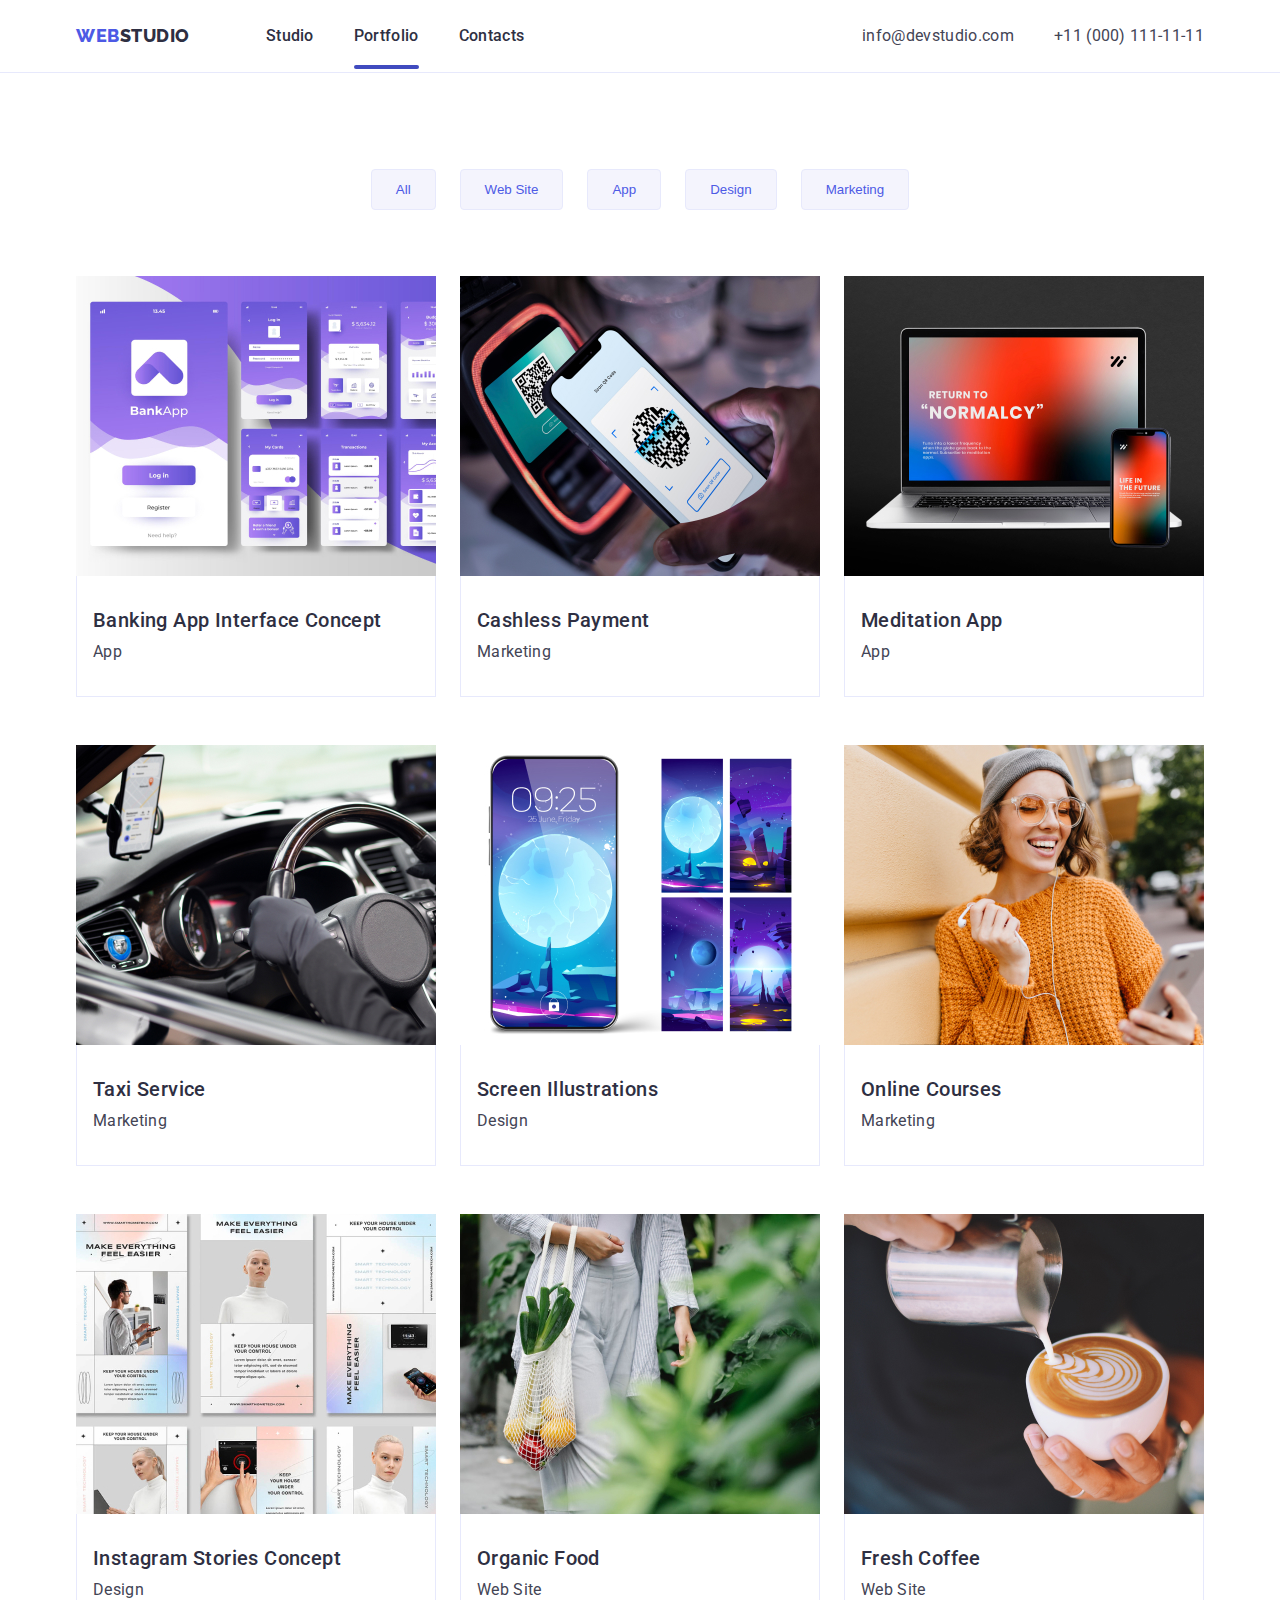
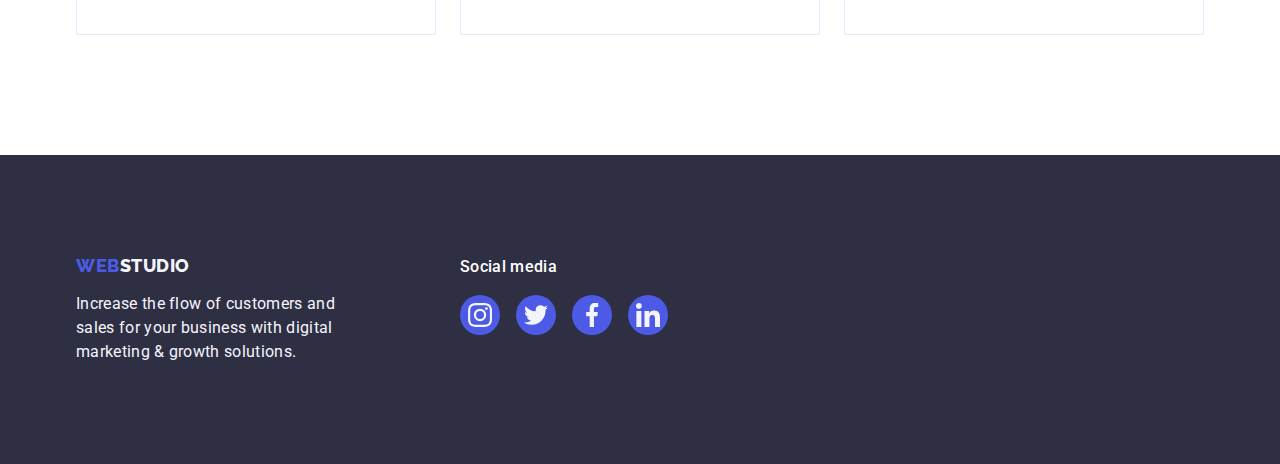
==== portfolio.html @ fd7ba666 "fix" ====
<!-- @format -->

<!DOCTYPE html>
<html lang="en">
  <head>
    <meta charset="UTF-8" />
    <meta http-equiv="X-UA-Compatible" content="IE=edge" />
    <meta name="viewport" content="width=device-width, initial-scale=1.0" />
    <title>portfolio</title>
    <link rel="preconnect" href="https://fonts.googleapis.com" />
    <link rel="preconnect" href="https://fonts.gstatic.com" crossorigin />
    <link
      href="https://fonts.googleapis.com/css2?family=Montserrat:wght@400;500;700;800&family=Raleway:wght@800&family=Roboto:wght@400;500&display=swap"
      rel="stylesheet"
    />
    <link
      rel="stylesheet"
      href="https://cdnjs.cloudflare.com/ajax/libs/modern-normalize/1.1.0/modern-normalize.min.css"
      integrity="sha512-wpPYUAdjBVSE4KJnH1VR1HeZfpl1ub8YT/NKx4PuQ5NmX2tKuGu6U/JRp5y+Y8XG2tV+wKQpNHVUX03MfMFn9Q=="
      crossorigin="anonymous"
      referrerpolicy="no-referrer"
    />
    <link rel="stylesheet" href="css/styles.css" />
  </head>
  <body>
    <!-- header portfolio   -->

    <header class="header">
      <div class="conteiner header_container">
        <nav class="header-nav">
          <a href="./index.html" class="header-logo link"
            >Web<span class="logo-item">Studio</span></a
          >
          <ul class="header-list list">
            <li class="header-item">
              <a class="header-link link" href="./index.html">Studio </a>
            </li>
            <li class="header-item">
              <a class="header-link link current" href="./portfolio.html">Portfolio</a>
            </li>
            <li class="header-item">
              <a class="header-link link" href="">Contacts</a>
            </li>
          </ul>
        </nav>
        <address class="header-address">
          <ul class="header-list list">
            <li class="header-item">
              <a class="header-info link" href="mailto:info@devstudio.com"
                >info@devstudio.com</a
              >
            </li>
            <li class="header-item">
              <a class="header-info link" href="tel:+110001111111"
                >+11 (000) 111-11-11</a
              >
            </li>
          </ul>
        </address>
      </div>
    </header>
    <main>
      <!-- soction button -->
      <section class="button">
        <div class="conteiner">
          <h1 hidden class="hidden_nav">navigation</h1>
          <ul class="button_list list">
            <li><button type="button" class="btn">All</button></li>
            <li><button type="button" class="btn">Web Site</button></li>
            <li><button type="button" class="btn">App</button></li>
            <li><button type="button" class="btn">Design</button></li>
            <li><button type="button" class="btn">Marketing</button></li>
          </ul>

                 <!-- ====== li 1 ====== -->
          <ul class="content-list list">
            <li class="products-item">
              <a href="#" class="project_card link">
                <div class="cover_wrap">
                  <img
                    src="./images/img8.jpg"
                    alt="Banking App Interface Concept"
                    width="360"
                    height="300"
                  />
                <p class="cover_text">14 Stylish and User-Friendly App Design Concepts · Task Manager App · Calorie Tracker App · Exotic Fruit Ecommerce App · Cloud Storage App</p>
              </div>
                <div class="name_position">
                  <h2 class="products-subtitle">Banking App Interface Concept</h2>
                 <p class="products-text">App</p>
                </div>
              </a>
            </li>

                      <!-- ====== li 2 ====== -->
            <li class="products-item">
              <a href="#" class="project_card link">
                <div class="cover_wrap">
                <img
                  src="./images/img9.jpg"
                  alt="Cashless Payment"
                  width="360"
                  height="300"
                />
                <p class="cover_text">14 Stylish and User-Friendly App Design Concepts · Task Manager App · Calorie Tracker App · Exotic Fruit Ecommerce App · Cloud Storage App</p>
              </div>
                <div class="name_position">
                <h2 class="products-subtitle">Cashless Payment</h2>
                <p class="products-text">Marketing</p>
                </div>
              </a>
            </li>

                <!-- ====== li 3 ====== -->
            <li class="products-item">
              <a href="#" class="project_card link">
                <div class="cover_wrap">
                <img
                  src="./images/img10.jpg"
                  alt=" Meditation App"
                  width="360"
                  height="300"
                />
                <p class="cover_text">14 Stylish and User-Friendly App Design Concepts · Task Manager App · Calorie Tracker App · Exotic Fruit Ecommerce App · Cloud Storage App</p>
              </div>
                <div class="name_position">
                <h2 class="products-subtitle">Meditation App</h2>
                <p class="products-text">App</p>
                </div>
              </a>
            </li>

           <!-- ====== li 4 ====== -->
            <li class="products-item">
              <a href="#" class=" project_card link">
                <div class="cover_wrap">
                <img
                  src="./images/img11.jpg"
                  alt="Taxi Service"
                  width="360"
                  height="300"
                />
                <p class="cover_text">14 Stylish and User-Friendly App Design Concepts · Task Manager App · Calorie Tracker App · Exotic Fruit Ecommerce App · Cloud Storage App</p>
              </div>
                <div class="name_position">
                <h2 class="products-subtitle">Taxi Service</h2>
                <p class="products-text">Marketing</p>
                </div>
              </a>
            </li>
                  <!-- ====== li 5 ====== -->
            <li class="products-item">
              <a href="#" class="project_card link">
                <div class="cover_wrap">
                <img
                  src="./images/img12.jpg"
                  alt="Screen Illustrations"
                  width="360"
                  height="300"
                />
                <p class="cover_text">14 Stylish and User-Friendly App Design Concepts · Task Manager App · Calorie Tracker App · Exotic Fruit Ecommerce App · Cloud Storage App</p>
              </div>
                <div class="name_position">
                <h2 class="products-subtitle">Screen Illustrations</h2>
                <p class="products-text">Design</p>
                </div>
              </a>
            </li>
                   <!-- ====== li 6 ====== -->
            <li class="products-item">
              <a href="#" class="project_card link">
                <div class="cover_wrap">
                <img
                  src="./images/img13.jpg"
                  alt="Online Courses"
                  width="360"
                  height="300"
                />
                <p class="cover_text">14 Stylish and User-Friendly App Design Concepts · Task Manager App · Calorie Tracker App · Exotic Fruit Ecommerce App · Cloud Storage App</p>
              </div>
                <div class="name_position">
                <h2 class="products-subtitle">Online Courses</h2>
                <p class="products-text">Marketing</p>
                </div>
              </a>
            </li>
          
                    <!-- ====== li 7  ====== -->
            <li class="products-item">
              <a href="#" class="project_card link">
                <div class="cover_wrap">
                <img
                  src="./images/img14.jpg"
                  alt="Banking App Interface Concept"
                  width="360"
                  height="300"
                />
                <p class="cover_text">14 Stylish and User-Friendly App Design Concepts · Task Manager App · Calorie Tracker App · Exotic Fruit Ecommerce App · Cloud Storage App</p>
              </div>
                <div class="name_position">
                <h2 class="products-subtitle">Instagram Stories Concept</h2>
                <p class="products-text">Design</p>
                </div>
              </a>
            </li>

                   <!-- ====== li 8 ====== -->
            <li class="products-item">
              <a href="#" class="project_card link">
                <div class="cover_wrap">
                <img
                  src="./images/img15.jpg"
                  alt="Instagram Stories Concept"
                  width="360"
                  height="300"
                />
                <p class="cover_text">14 Stylish and User-Friendly App Design Concepts · Task Manager App · Calorie Tracker App · Exotic Fruit Ecommerce App · Cloud Storage App</p>
              </div>
                <div class="name_position">
                <h2 class="products-subtitle">Organic Food</h2>
                <p class="products-text">Web Site</p>
                </div>
              </a>
            </li>

                    <!-- ====== li 9 ====== -->

            <li class="products-item">
              <a href="#" class="project_card link">
                <div class="cover_wrap">
                <img
                  src="./images/img16.jpg"
                  alt="Organic Food"
                  width="360"
                  height="300"
                />
                <p class="cover_text">14 Stylish and User-Friendly App Design Concepts · Task Manager App · Calorie Tracker App · Exotic Fruit Ecommerce App · Cloud Storage App</p>
              </div>
                <div class="name_position">
                <h2 class="products-subtitle">Fresh Coffee</h2>
                <p class="products-text">Web Site</p>
                </div>
              </a>
            </li>
          </ul>
        <div>
      </section>
    </main>

    <!-- footer portfolio -->

    <footer class="footer">
      <div class="conteiner">
        <div class="logo_social">
        <div class="footer_logo_text">
          <a class="footer-logo link" href="./index.html"
            >Web<span class="span_logo">Studio</span></a
          >
          <p class="footer-text">
            Increase the flow of customers and sales for your business with
            digital marketing & growth solutions.
          </p>
        </div>
        <div class="footer_media">
          <p class="footer_social_titel">Social media</p>
          <ul class="footer_social_network list">
            <li class="footer_social_item">
              <a class="footer_social_link link" href="">
                <svg class="footer_social_icon" width="24" height="24">
                  <use href="./images/icons.svg#icon-instagram2"></use>
                </svg>
              </a>
            </li>
            <li class="footer_social_item">
              <a class="footer_social_link link" href="">
                <svg class="social_icon" width="24" height="24">
                  <use href="./images/icons.svg#icon-twitter1"></use>
                </svg>
              </a>
            </li>
            <li class="footer_social_item">
              <a class="footer_social_link link" href="">
                <svg class="social_icon" width="24" height="24">
                  <use href="./images/icons.svg#icon-facebook1"></use>
                </svg>
              </a>
            </li>
            <li class="footer_social_item">
              <a class="footer_social_link link" href="">
                <svg class="social_icon" width="24" height="24">
                  <use href="./images/icons.svg#icon-linkedin1"></use>
                </svg>
              </a>
            </li>
          </ul>
          
        </div>
      </div>
      </div>
    </footer>
  </body>
</html>
---- css/styles.css ----
/** @format */
:root {
  --portfolio-btn-hover: 0px 3px 1px rgba(0, 0, 0, 0.1), 0px 2px 1px rgba(0, 0, 0, 0.08),
  0px 2px 2px rgba(0, 0, 0, 0.12);
  --project_card-focys:0px 1px 6px rgba(46, 47, 66, 0.08),
  0px 1px 1px rgba(46, 47, 66, 0.16), 0px 2px 1px rgba(46, 47, 66, 0.08);
  --backdrop: rgba(46, 47, 66, 0.4);
  --mobal-close:rgba(0, 0, 0, 0.1);
  --mobal-box-shadow:0px 1px 1px rgba(0, 0, 0, 0.14), 0px 1px 3px rgba(0, 0, 0, 0.12),
  0px 2px 1px rgba(0, 0, 0, 0.2);
  --mobal:#fcfcfc;
  --cower-wrap: #4d5ae5;
  --cower-wrap2: #f4f4fd;
  --hover-footer-social: #31d0aa;
  --hover-social: #404bbf;
  --customers_border: #8e8f99;
  --section2-icon: #f4f4fd;
  --social: #4d5ae5;
  --white: #ffffff;
  --border-width: #e7e9fc;
  --blue: #4d5ae5;
  --grey: #2e2f42;
  --hover_blue: #404bbf;
  --header-info: #434455;
  --aside-white: #f4f4fd;
  --dg-gredient: linear-gradient(rgba(46, 47, 66, 0.7), rgba(46, 47, 66, 0.7));
}
body {
  font-family: open sans, sans-serif;
  font-family: "Roboto", sans-serif;
  color: var(--header-info);
  background-color: var(--white);
  margin: 0;
}

*,
*::before,
*::after {
  box-sizing: border-box;
}

p,
h1,
h2,
h3,
h4,
h5,
h6 {
  margin: 0;
}
ul {
  margin: 0;
  padding-left: 0;
}
.list {
  list-style: none;
}
.link {
  text-decoration: none;
}
.no_scroll{
  overflow: hidden;
}
button {
  cursor: pointer;
}
address {
  font-style: normal;
}
img {
  display: block;
}

/* ========= header =======*/
.conteiner {
  width: 1158px;
  padding-left: 15px;
  padding-right: 15px;
  margin-left: auto;
  margin-right: auto;
}
.header_container {
  display: flex;
}

.header {
  background: var(--white);
  border-bottom: 1px solid var(--border-width);
}

.header-nav {
  display: flex;
  align-items: center;
}
.header-logo {
  font-family: "Raleway", sans-serif;
  font-weight: 800;
  font-size: 18px;
  line-height: 1.17;
  letter-spacing: 0.03em;
  text-transform: uppercase;
  color: var(--blue);
  padding-top: 24px;
  padding-bottom: 24px;
  margin-right: 76px;
}
.logo-item {
  color: var(--grey);
}
.header-list {
  display: flex;
  gap: 40px;
}
.header-item {
  padding-top: 24px;
  padding-bottom: 24px;
  margin: 0 auto;
}
.header-link {
  font-weight: 500;
  font-size: 16px;
  line-height: 1.5;
  letter-spacing: 0.02em;
  color: var(--grey);
}

.header-link:hover,
.header-link:focus {
  color: var(--hover_blue);
}

.header-address {
  font-style: normal;
  text-decoration: none;
  margin-left: auto;
}
.header-info:hover,
.header-info:focus {
  color: var(--hover_blue);
}

.header-info {
  font-size: 16px;
  line-height: 1.5;
  letter-spacing: 0.02em;
  color: var(--header-info);
}

.current{
  position: relative;
}
.current::after {
  content:'';
  position: absolute;
  left: 0;
  bottom: -24px;
  width: 100%;
  height: 4px;
  border-radius: 2px;
  background-color: var(--hover-social);


}

/* ======== section1 ======= */
.team_container {
}
.team {
  background: var(--grey);
  text-align: center;
  padding-top: 188px;
  padding-bottom: 188px;
  background-image: var(--dg-gredient), url(../images/people-office1.jpg);
  background-repeat: no-repeat;
  background-position: center;
  background-size: cover;
  margin-left: auto;
  margin-right: auto;
}
.team_title {
  font-size: 56px;
  line-height: 1.07;
  text-align: center;
  letter-spacing: 0.02em;
  color: var(--white);
  width: 496px;
  margin-left: auto;
  margin-right: auto;
  margin-top: auto;
  margin-bottom: 48px;
}
.team_button {
  flex-direction: row;
  align-items: flex-start;
  padding: 16px 32px;
  gap: 10px;
  background: var(--blue);
  box-shadow: 0px 4px 4px rgba(0, 0, 0, 0.15);
  border-radius: 4px;
  border: none;
  font-family: "Roboto";
  font-style: normal;
  font-weight: 500;
  font-size: 16px;
  line-height: 24px;
  color: var(--white);
}
.team_button:hover,
.team_button:focus {
  background-color: var(--hover_blue);
}

/* ======= section2 ======= */
.section_2 {
  padding-bottom: 120px;
  padding-top: 120px;
}
.section_title_2 {
}
.section_list {
  display: flex;
  gap: 24px;
}
.section_item {
  width: calc((100% - 72px) / 4);
}
.section_title {
  font-weight: 500;
  font-size: 20px;
  line-height: 1.2;
  letter-spacing: 0.02em;
  color: var(--grey);
  margin-bottom: 8px;
}
.section_text {
  font-weight: 400;
  font-size: 16px;
  line-height: 1.5;
  letter-spacing: 0.02em;
  color: var(--header-info);
  margin: 0;
}
.section2_icon {
  height: 112px;
  background: var(--section2-icon);
  border-radius: 4px;
  display: flex;
  align-items: center;
  justify-content: center;
  margin-bottom: 8px;
}
.svg_icon {
  align-items: center;
}

/*======== section3 ======= */
.section_3 {
  padding-bottom: 120px;
}
.section-title {
  font-weight: 700;
  font-size: 36px;
  line-height: 1.11;
  text-align: center;
  letter-spacing: 0.02em;
  text-transform: capitalize;
  color: var(--grey);
  margin-bottom: 72px;
}
.section-list {
  display: flex;
  gap: 24px;
  justify-content: space-between;
}

.section-item {
  border: 1px solid var(--color-accent-text);
}

.section-img {
}

/*======== section 4 =======*/

.aside {
  background: var(--aside-white);
  padding-top: 120px;
  padding-bottom: 120px;
}
.content-titel {
  font-weight: 700;
  font-size: 36px;
  line-height: 1.11;
  text-align: center;
  letter-spacing: 0.02em;
  text-transform: capitalize;
  color: var(--grey);
  margin-bottom: 72px;
}
.content-list {
  display: flex;
  gap: 24px;
  justify-content: space-between;
}

.content-item {
  width: calc((100% - 72px) / 4);
  background-color: var(--blue);
  background: var(--white);
  box-shadow: 0px 1px 6px rgba(46, 47, 66, 0.08),
    0px 1px 1px rgba(46, 47, 66, 0.16), 0px 2px 1px rgba(46, 47, 66, 0.08);
  border-radius: 0px 0px 4px 4px;
}
.content-foto {
}
.content-subtitle {
  font-family: "Roboto";
  font-style: normal;
  font-weight: 500;
  font-size: 20px;
  line-height: 1.2;
  text-align: center;
  letter-spacing: 0.02em;
  color: var(--grey);
  margin-bottom: 8px;
}
.content-text {
  font-weight: 400;
  font-size: 16px;
  line-height: 1.5;
  text-align: center;
  letter-spacing: 0.02em;
  color: var(--header-info);
  margin: 0px;
  margin-bottom: 8px;
}
.name-position {
  padding: 32px 0;
}
.social_network {
  display: flex;
  justify-content: center;
  gap: 24px;
}

.social_item {
  width: 40px;
  height: 40px;
}
.social_link {
  width: 100%;
  height: 100%;
  border-radius: 50%;
  background: var(--social);
  display: flex;
  align-items: center;
  justify-content: center;
}
.social_link:hover,
.social_link:focus {
  background: var(--hover-social);
}

/* =========Customers ============= */

.customers {
  padding-top: 120px;
  padding-bottom: 120px;
}
.conteiner {
}
.customers_titel {
  font-weight: 700;
  font-size: 36px;
  line-height: 40px;
  text-align: center;
  letter-spacing: 0.02em;
  text-transform: capitalize;
  color: var(--grey);
  margin-bottom: 72px;
}
.customers_list {
  display: flex;
  gap: 24px;
}

.customers_item {
  width: calc((100% - 119px) / 6);
  height: 88px;
}
.customers_link {
  width: 100%;
  height: 100%;
  display: flex;
  justify-content: center;
  align-items: center;

  border: 1px solid var(--customers_border);
  border-radius: 4px;
  fill: var(--customers_border);
}
.customers_link:hover,
.customers_link:focus {
  fill: var(--blue);
  border-color: var(--blue);
}

.customers_icon {
}
/* ========== footer ======== */
.footer {
  background: var(--grey);
  padding-bottom: 100px;
  padding-top: 100px;
}

.footer-logo {
  font-family: "Raleway", sans-serif;
  font-weight: 800;
  font-size: 18px;
  line-height: 1.17;
  letter-spacing: 0.03em;
  text-transform: uppercase;
  color: var(--blue);
}
.footer-text {
  font-weight: 400;
  font-size: 16px;
  line-height: 1.5;
  letter-spacing: 0.02em;
  color: var(--aside-white);
  margin-top: 16px;
}
.span_logo {
  color: var(--aside-white);
}
.footer_logo_text {
  width: 264px;
  margin-right: 120px;
}
.social_subtitle {
  font-weight: 500;
  font-size: 16px;
  line-height: 24px;
  letter-spacing: 0.02em;
  color: var(--white);
}
.logo_social {
  display: flex;
}
.footer_media {
  width: 208px;
  height: 80px;
}
.footer_social_titel {
  font-weight: 500;
  font-size: 16px;
  line-height: 1.5;
  letter-spacing: 0.02em;
  color:var(--white);
  margin-bottom: 16px;
}
.footer_social_network {
  display: flex;
  justify-content: center;
  gap: 16px;
}

.footer_social_item {
  width: 40px;
  height: 40px;
}
.footer_social_link {
  width: 100%;
  height: 100%;
  border-radius: 50%;
  background: var(--social);
  display: flex;
  align-items: center;
  justify-content: center;
}
.footer_social_link:hover,
.footer_social_link:focus {
  background: var(--hover-footer-social);
}

.footer_social_icon {
}

/*========= portfolio======== */
.button_list {
  display: flex;
  justify-content: center;
  margin-bottom: 66px;
  gap: 24px;
}
.btn {
  padding: 12px 24px;
  background: var(--aside-white);
  border: 1px solid var(--border-width);
  border-radius: 4px;
  color: var(--blue);
}
.btn:hover,
.btn:focus {
  border-color: var(--hover_blue);
  background-color: var(--hover_blue);
  color: var(--white);
  box-shadow: var(--project_card-focys);
}
.content-list {
  display: flex;
  flex-wrap: wrap;
  gap: 48px 24px;
}

.products-item {
  width: calc((100% - 48px) / 3);
}

.products-item:hover .cover_wrap:before {
  transform: translateY(0);
}

.products-item:hover .cover_text {
  z-index: 1;
}

.products-subtitle {
  font-weight: 500;
  font-size: 20px;
  line-height: 1.2;
  letter-spacing: 0.02em;
  color: var(--grey);
  margin-bottom: 8px;
}
.products-text {
  font-size: 16px;
  line-height: 1.5;
  letter-spacing: 0.02em;
  color: var(--header-info);
  margin: 0;
}

.name_position {
  padding-bottom: 32px;
  padding-top: 32px;
  padding-left: 16px;
  border: 1px solid var(--border-width);
  border-top: none;
}
.button {
  padding-bottom: 120px;
  padding-top: 96px;
}
.project_card {
  display: block;
}
.project_card:hover,
.project_card:focus {
  box-shadow: var(--project_card-focys);
}
.cover_wrap {
  position: relative;
  overflow: hidden;
  display: flex;
}

.cover_wrap:before {
  content: "";
  position: absolute;
  display: inline-block;
  z-index: 1;
  top: 0;
  left: 0;
  width: 100%;
  height: 100%;
  background: var(--cower-wrap);
  mix-blend-mode: normal;
  transform: translateY(100%);
  transform: translateY(100%);
  transition-property: transform;
  transition-duration: 250ms;
  transition-timing-function: cubic-bezier(0.4, 0, 0.2, 1);
}

.cover_text {
  position: absolute;
  z-index: -1;
  top: 0;
  left: 0;
  padding-top: 40px;
  padding-left: 32px;
  padding-right: 32px;
  line-height: 24px;
  letter-spacing: 0.02em;
  color: var(--cower-wrap2);
  transition-property: z-index;
  transition-duration: 250ms;
  transition-timing-function: cubic-bezier(0.4, 0, 0.2, 1);
}

/* ======== backdrop ========= */

.backdrop {
  position: fixed;
  top: 0;
  
  width: 100%;
  height: 100%;
  background: var(--backdrop);
  transition: opacity 300ms linear, visibility 300ms linear;
}
.mobal {
  position: absolute;
  width: 408px;
  min-height: 576px;
  left: 50%;
  top: 50%;
  transform: translate(-50%, -50%) scale(1) ;
  transition: transform 300ms linear;
  background:var(--mobal);
  box-shadow:var(--mobal-box-shadow);
  border-radius: 4px;
  padding: 24px;
}
.backdrop .is-hidden .mobal {
  transform: translate(-50%, -50%) scaleY(0) ;
}

.mobal_close_btn {
  width: 24px;
  height: 24px;
  border-radius: 50%;
  background:var(--border-width);
  border: 1px solid var(--mobal-close);
  margin-left: auto;
  display: block;
}
.mobal_close_btn:hover,
.mobal_close_btn:focus{
  fill: var(--white);
  background:var(--hover_blue);
  
}
.symbol-def {
  height: 100%;
    width: 100%;
}

.is-hidden{
  opacity: 0;
  visibility: hidden;
  pointer-events: none;
}
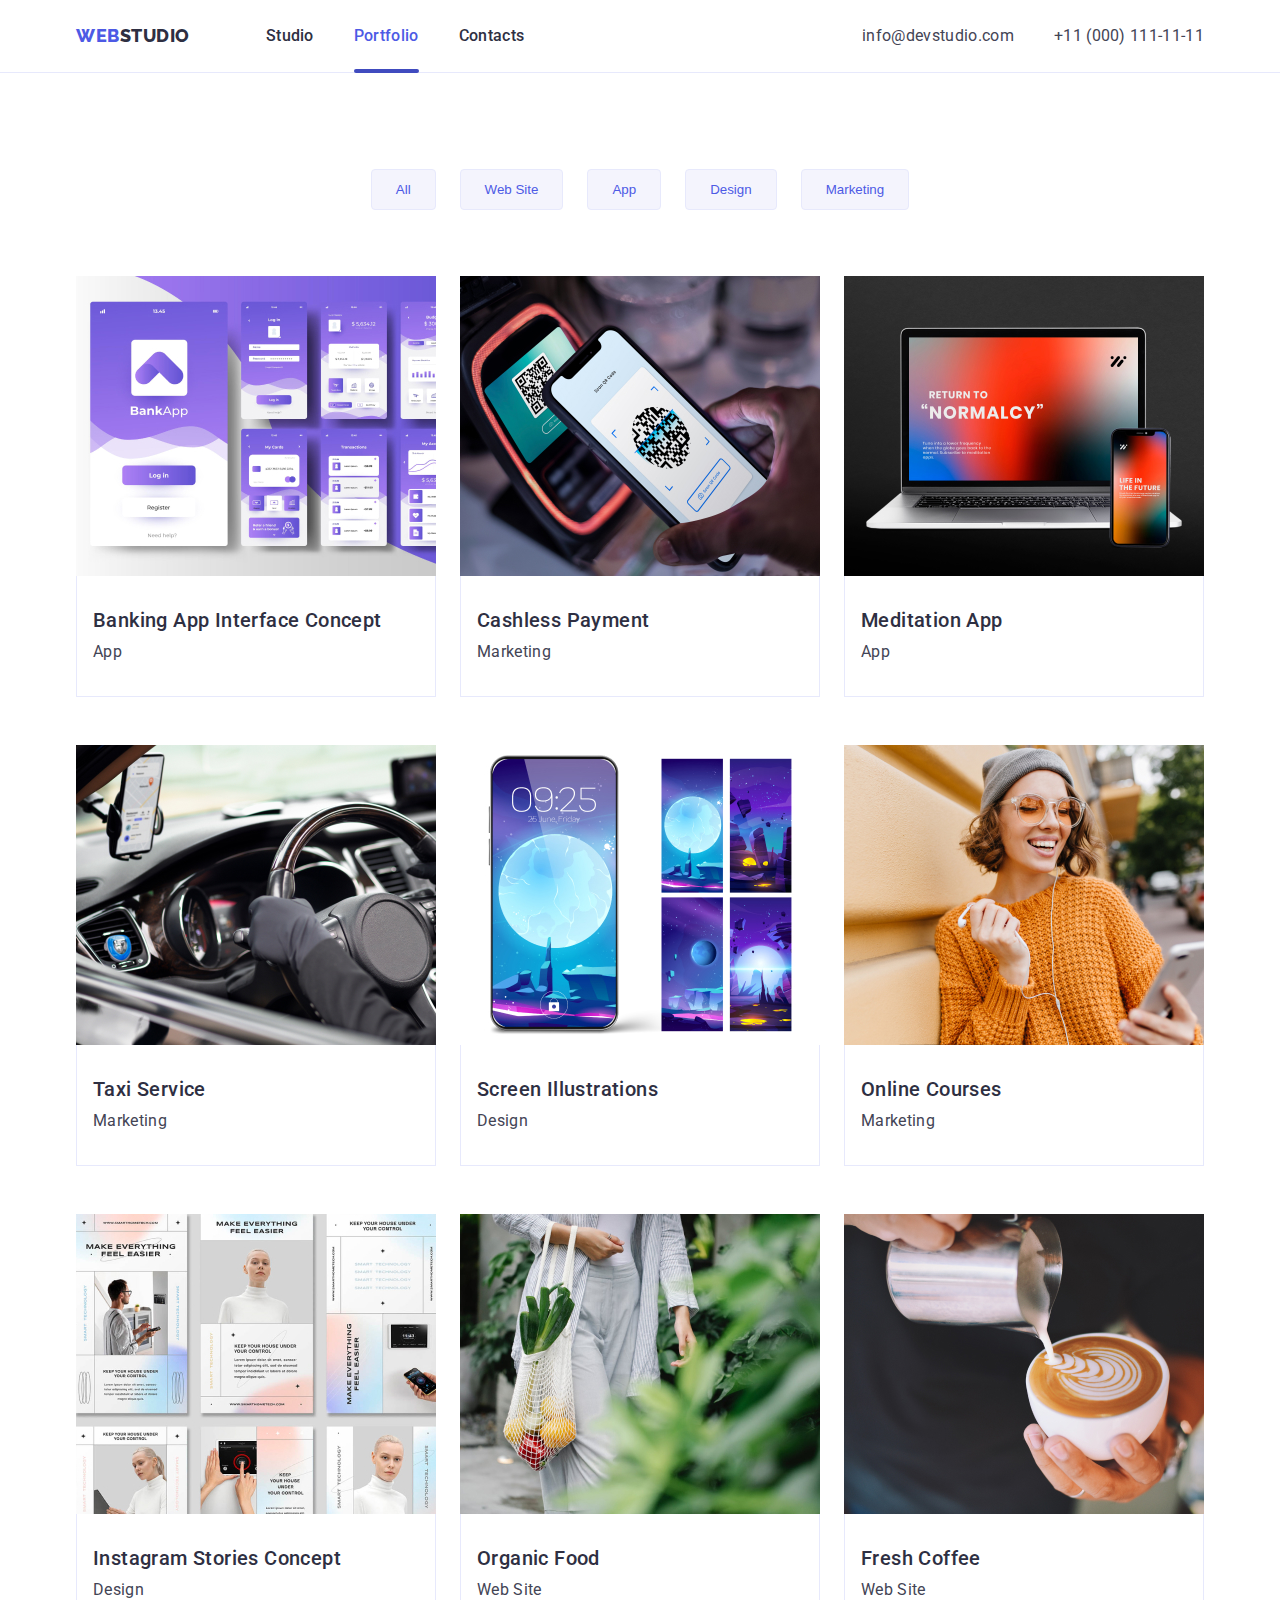
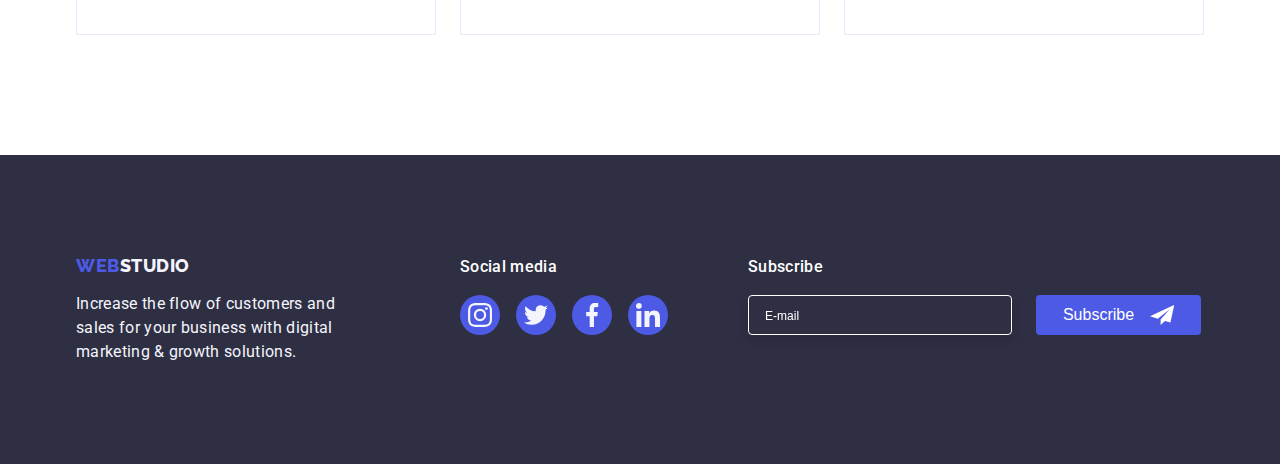
==== commit f65f80eb: "fix" ====
--- a/portfolio.html
+++ b/portfolio.html
@@ -293,7 +293,22 @@
               </a>
             </li>
           </ul>
-          
+        </div>
+        <div class="subscribe">
+          <p class="subscribe_text">Subscribe</p>
+          <form class="subscribe_form">
+            <input
+              type="email"
+              name="user-email"
+              class="subscribe_input"
+              placeholder="E-mail"
+            />
+            <button type="submit" class="subscribe_button">Subscribe
+            <svg class="subscribe_icon" width="24px" height="24px">
+              <use href="./images/tg.svg#icon-icon-tg"></use>
+            </svg>
+          </button>
+          </form>
         </div>
       </div>
       </div>
--- a/css/styles.css
+++ b/css/styles.css
@@ -1,14 +1,16 @@
 /** @format */
 :root {
-  --portfolio-btn-hover: 0px 3px 1px rgba(0, 0, 0, 0.1), 0px 2px 1px rgba(0, 0, 0, 0.08),
-  0px 2px 2px rgba(0, 0, 0, 0.12);
-  --project_card-focys:0px 1px 6px rgba(46, 47, 66, 0.08),
-  0px 1px 1px rgba(46, 47, 66, 0.16), 0px 2px 1px rgba(46, 47, 66, 0.08);
+  --mobal_label: #8e8f99;
+  --mobal_titel: #2e2f42;
+  --portfolio-btn-hover: 0px 3px 1px rgba(0, 0, 0, 0.1),
+    0px 2px 1px rgba(0, 0, 0, 0.08), 0px 2px 2px rgba(0, 0, 0, 0.12);
+  --project_card-focys: 0px 1px 6px rgba(46, 47, 66, 0.08),
+    0px 1px 1px rgba(46, 47, 66, 0.16), 0px 2px 1px rgba(46, 47, 66, 0.08);
   --backdrop: rgba(46, 47, 66, 0.4);
-  --mobal-close:rgba(0, 0, 0, 0.1);
-  --mobal-box-shadow:0px 1px 1px rgba(0, 0, 0, 0.14), 0px 1px 3px rgba(0, 0, 0, 0.12),
-  0px 2px 1px rgba(0, 0, 0, 0.2);
-  --mobal:#fcfcfc;
+  --mobal-close: rgba(0, 0, 0, 0.1);
+  --mobal-box-shadow: 0px 1px 1px rgba(0, 0, 0, 0.14),
+    0px 1px 3px rgba(0, 0, 0, 0.12), 0px 2px 1px rgba(0, 0, 0, 0.2);
+  --mobal: #fcfcfc;
   --cower-wrap: #4d5ae5;
   --cower-wrap2: #f4f4fd;
   --hover-footer-social: #31d0aa;
@@ -58,7 +60,7 @@
 .link {
   text-decoration: none;
 }
-.no_scroll{
+.no_scroll {
   overflow: hidden;
 }
 button {
@@ -122,6 +124,7 @@
   line-height: 1.5;
   letter-spacing: 0.02em;
   color: var(--grey);
+  transition: color cubic-bezier(0.4, 0, 0.2, 1) 250ms;
 }
 
 .header-link:hover,
@@ -144,22 +147,22 @@
   line-height: 1.5;
   letter-spacing: 0.02em;
   color: var(--header-info);
-}
-
-.current{
+  transition: color cubic-bezier(0.4, 0, 0.2, 1) 250ms;
+}
+
+.current {
   position: relative;
+  color: var(--blue);
 }
 .current::after {
-  content:'';
+  content: "";
   position: absolute;
   left: 0;
-  bottom: -24px;
+  bottom: -28px;
   width: 100%;
   height: 4px;
   border-radius: 2px;
   background-color: var(--hover-social);
-
-
 }
 
 /* ======== section1 ======= */
@@ -204,6 +207,7 @@
   font-size: 16px;
   line-height: 24px;
   color: var(--white);
+  transition: background-color cubic-bezier(0.4, 0, 0.2, 1) 250ms;
 }
 .team_button:hover,
 .team_button:focus {
@@ -355,6 +359,7 @@
   display: flex;
   align-items: center;
   justify-content: center;
+  transition: background cubic-bezier(0.4, 0, 0.2, 1) 250ms;
 }
 .social_link:hover,
 .social_link:focus {
@@ -372,7 +377,7 @@
 .customers_titel {
   font-weight: 700;
   font-size: 36px;
-  line-height: 40px;
+  line-height: 1.11;
   text-align: center;
   letter-spacing: 0.02em;
   text-transform: capitalize;
@@ -398,6 +403,7 @@
   border: 1px solid var(--customers_border);
   border-radius: 4px;
   fill: var(--customers_border);
+  transition: fill cubic-bezier(0.4, 0, 0.2, 1) 250ms;
 }
 .customers_link:hover,
 .customers_link:focus {
@@ -441,7 +447,7 @@
 .social_subtitle {
   font-weight: 500;
   font-size: 16px;
-  line-height: 24px;
+  line-height: 1.5;
   letter-spacing: 0.02em;
   color: var(--white);
 }
@@ -457,7 +463,7 @@
   font-size: 16px;
   line-height: 1.5;
   letter-spacing: 0.02em;
-  color:var(--white);
+  color: var(--white);
   margin-bottom: 16px;
 }
 .footer_social_network {
@@ -478,6 +484,7 @@
   display: flex;
   align-items: center;
   justify-content: center;
+  transition: background cubic-bezier(0.4, 0, 0.2, 1) 250ms;
 }
 .footer_social_link:hover,
 .footer_social_link:focus {
@@ -485,6 +492,61 @@
 }
 
 .footer_social_icon {
+}
+
+.subscribe {
+  width: 453px;
+  height: 80px;
+  margin-left: 80px;
+}
+.subscribe_text {
+  font-weight: 500;
+  font-size: 16px;
+  line-height: 1.5;
+  letter-spacing: 0.02em;
+  color: var(--white);
+  margin-bottom: 16px;
+}
+
+.subscribe_input {
+  width: 264px;
+  height: 40px;
+  color: var(--white);
+  background: var(--mobal_titel);
+  border: 1px solid var(--white);
+  filter: drop-shadow(0px 4px 4px rgba(0, 0, 0, 0.15));
+  border-radius: 4px;
+  padding-left: 16px;
+}
+.subscribe_input:focus {
+  box-shadow: 0px 4px 4px rgba (0, 0, 0, 0.15);
+}
+.subscribe_input::placeholder {
+  font-size: 12px;
+  line-height: 2;
+  letter-spacing: 0.04px;
+  color: var(--white);
+}
+.subscribe_form {
+  display: flex;
+  gap: 24px;
+}
+
+.subscribe_button {
+  display: flex;
+  justify-content: center;
+  align-items: center;
+  gap: 16px;
+  width: 165px;
+  height: 40px;
+  border: none;
+  font-weight: 500;
+  font-size: 16px;
+  line-height: 24px;
+  background: #4d5ae5;
+  border-radius: 4px;
+  color: var(--white);
+  transition: background-color cubic-bezier(0.4, 0, 0.2, 1) 250ms;
 }
 
 /*========= portfolio======== */
@@ -500,6 +562,8 @@
   border: 1px solid var(--border-width);
   border-radius: 4px;
   color: var(--blue);
+  transition: color, box-shadow, border-color, background-color,
+    cubic-bezier(0.4, 0, 0.2, 1) 250ms;
 }
 .btn:hover,
 .btn:focus {
@@ -518,7 +582,7 @@
   width: calc((100% - 48px) / 3);
 }
 
-.products-item:hover .cover_wrap:before {
+.products-item:hover .cover_text {
   transform: translateY(0);
 }
 
@@ -555,6 +619,7 @@
 }
 .project_card {
   display: block;
+  transition: box-shadow cubic-bezier(0.4, 0, 0.2, 1) 250ms;
 }
 .project_card:hover,
 .project_card:focus {
@@ -566,36 +631,18 @@
   display: flex;
 }
 
-.cover_wrap:before {
-  content: "";
+.cover_text {
+  opacity: 0.9;
   position: absolute;
-  display: inline-block;
-  z-index: 1;
-  top: 0;
-  left: 0;
-  width: 100%;
-  height: 100%;
-  background: var(--cower-wrap);
-  mix-blend-mode: normal;
-  transform: translateY(100%);
-  transform: translateY(100%);
-  transition-property: transform;
-  transition-duration: 250ms;
-  transition-timing-function: cubic-bezier(0.4, 0, 0.2, 1);
-}
-
-.cover_text {
-  position: absolute;
-  z-index: -1;
-  top: 0;
-  left: 0;
   padding-top: 40px;
   padding-left: 32px;
   padding-right: 32px;
   line-height: 24px;
-  letter-spacing: 0.02em;
   color: var(--cower-wrap2);
-  transition-property: z-index;
+  transform: translateY(100%);
+  height: 100%;
+  background: var(--blue);
+  transition-property: transform;
   transition-duration: 250ms;
   transition-timing-function: cubic-bezier(0.4, 0, 0.2, 1);
 }
@@ -605,11 +652,14 @@
 .backdrop {
   position: fixed;
   top: 0;
-  
+  left: 0;
+  opacity: 1;
   width: 100%;
   height: 100%;
   background: var(--backdrop);
-  transition: opacity 300ms linear, visibility 300ms linear;
+  transition: opacity 1ms linear, visibility 250ms linear;
+  transition: opacity 250ms cubic-bezier(0.4, 0, 0.2, 1),
+    visibility 250ms cubic-bezier(0.4, 0, 0.2, 1);
 }
 .mobal {
   position: absolute;
@@ -617,39 +667,147 @@
   min-height: 576px;
   left: 50%;
   top: 50%;
-  transform: translate(-50%, -50%) scale(1) ;
-  transition: transform 300ms linear;
-  background:var(--mobal);
-  box-shadow:var(--mobal-box-shadow);
-  border-radius: 4px;
-  padding: 24px;
-}
-.backdrop .is-hidden .mobal {
-  transform: translate(-50%, -50%) scaleY(0) ;
+  transform: translate(-50%, -50%) scaleY(1) rotate(0);
+  transition: transform 250ms linear;
+  background-color: var(--mobal);
+  box-shadow: var(--mobal-box-shadow);
+  border-radius: 4px;
+  transition: transform 250ms cubic-bezier(0.4, 0, 0.2, 1);
+}
+.backdrop.is-hidden .mobal {
+  transform: translate(-50%, -50%) scaleY(0) rotate(-90deg);
 }
 
 .mobal_close_btn {
+  position: absolute;
+  top: 24px;
+  right: 24px;
   width: 24px;
   height: 24px;
   border-radius: 50%;
-  background:var(--border-width);
+  background-color: var(--border-width);
   border: 1px solid var(--mobal-close);
-  margin-left: auto;
-  display: block;
-}
+  transition: fill, background-color cubic-bezier(0.4, 0, 0.2, 1) 250ms;
+}
+
 .mobal_close_btn:hover,
-.mobal_close_btn:focus{
+.mobal_close_btn:focus {
   fill: var(--white);
-  background:var(--hover_blue);
-  
+  background-color: var(--hover_blue);
 }
 .symbol-def {
   height: 100%;
-    width: 100%;
-}
-
-.is-hidden{
+  width: 100%;
+}
+
+.is-hidden {
   opacity: 0;
   visibility: hidden;
   pointer-events: none;
 }
+
+.mobal_titel {
+  font-weight: 500;
+  font-size: 16px;
+  line-height: 1.5;
+  text-align: center;
+  letter-spacing: 0.02em;
+  color: var(--mobal_titel);
+  margin-top: 72px;
+  margin-bottom: 16px;
+}
+.mobal_input {
+  outline: transparent;
+  width: 360px;
+  height: 40px;
+  left: 0px;
+  top: 84px;
+  border: 1px solid rgba(46, 47, 66, 0.4);
+  border-radius: 4px;
+  margin-left: 24px;
+  padding-left: 30px;
+}
+.mobal_input:focus {
+  border-color: #4d5ae5;
+}
+.mobal_input:focus + .mobal_icon {
+  fill: #4d5ae5;
+}
+
+.mobal_fialed {
+  margin-bottom: 10px;
+}
+.mobal_label {
+  font-weight: 400;
+  font-size: 12px;
+  line-height: 1.16;
+  letter-spacing: 0.04em;
+  color: var(--mobal_label);
+}
+.mobal_label {
+  margin-bottom: 4px;
+  margin-left: 24px;
+}
+.mobal_icon {
+  position: absolute;
+  left: 5px;
+  top: 50%;
+  transform: translateY(-50%);
+  margin-left: 24px;
+  fill: black;
+  width: 21px;
+}
+
+.input_wrap {
+  position: relative;
+}
+.mobal_textara {
+  width: 360px;
+  height: 120px;
+  border: 1px solid rgba(46, 47, 66, 0.4);
+  outline: transparent;
+  font-size: 16px;
+  border-radius: 4px;
+  margin: 10px 24px;
+  resize: none;
+}
+.checkbox {
+  display: flex;
+  align-items: center;
+}
+.mobal_checkbox {
+  margin-left: 24px;
+  width: 16px;
+  height: 16px;
+  border: 1px solid rgba(46, 47, 66, 0.4);
+  border-radius: 2px;
+  margin-left: 20px;
+}
+.checkbox_text {
+  font-weight: 400;
+  font-size: 12px;
+  line-height: 1.16;
+  letter-spacing: 0.04em;
+  color: #8e8f99;
+  margin-left: 8px;
+}
+.mobal_buytton {
+  width: 169px;
+  height: 56px;
+  background: var(--blue);
+  box-shadow: 0px 4px 4px rgba(0, 0, 0, 0.15);
+  border-radius: 4px;
+  border: none;
+  font-family: "Roboto";
+  font-style: normal;
+  font-weight: 500;
+  font-size: 16px;
+  line-height: 24px;
+  color: var(--white);
+  transition: background-color cubic-bezier(0.4, 0, 0.2, 1) 250ms;
+  margin: 24px 120px 24px 120px;
+}
+.mobal_buytton:hover,
+.mobal_buytton:focus {
+  background-color: var(--hover_blue);
+}
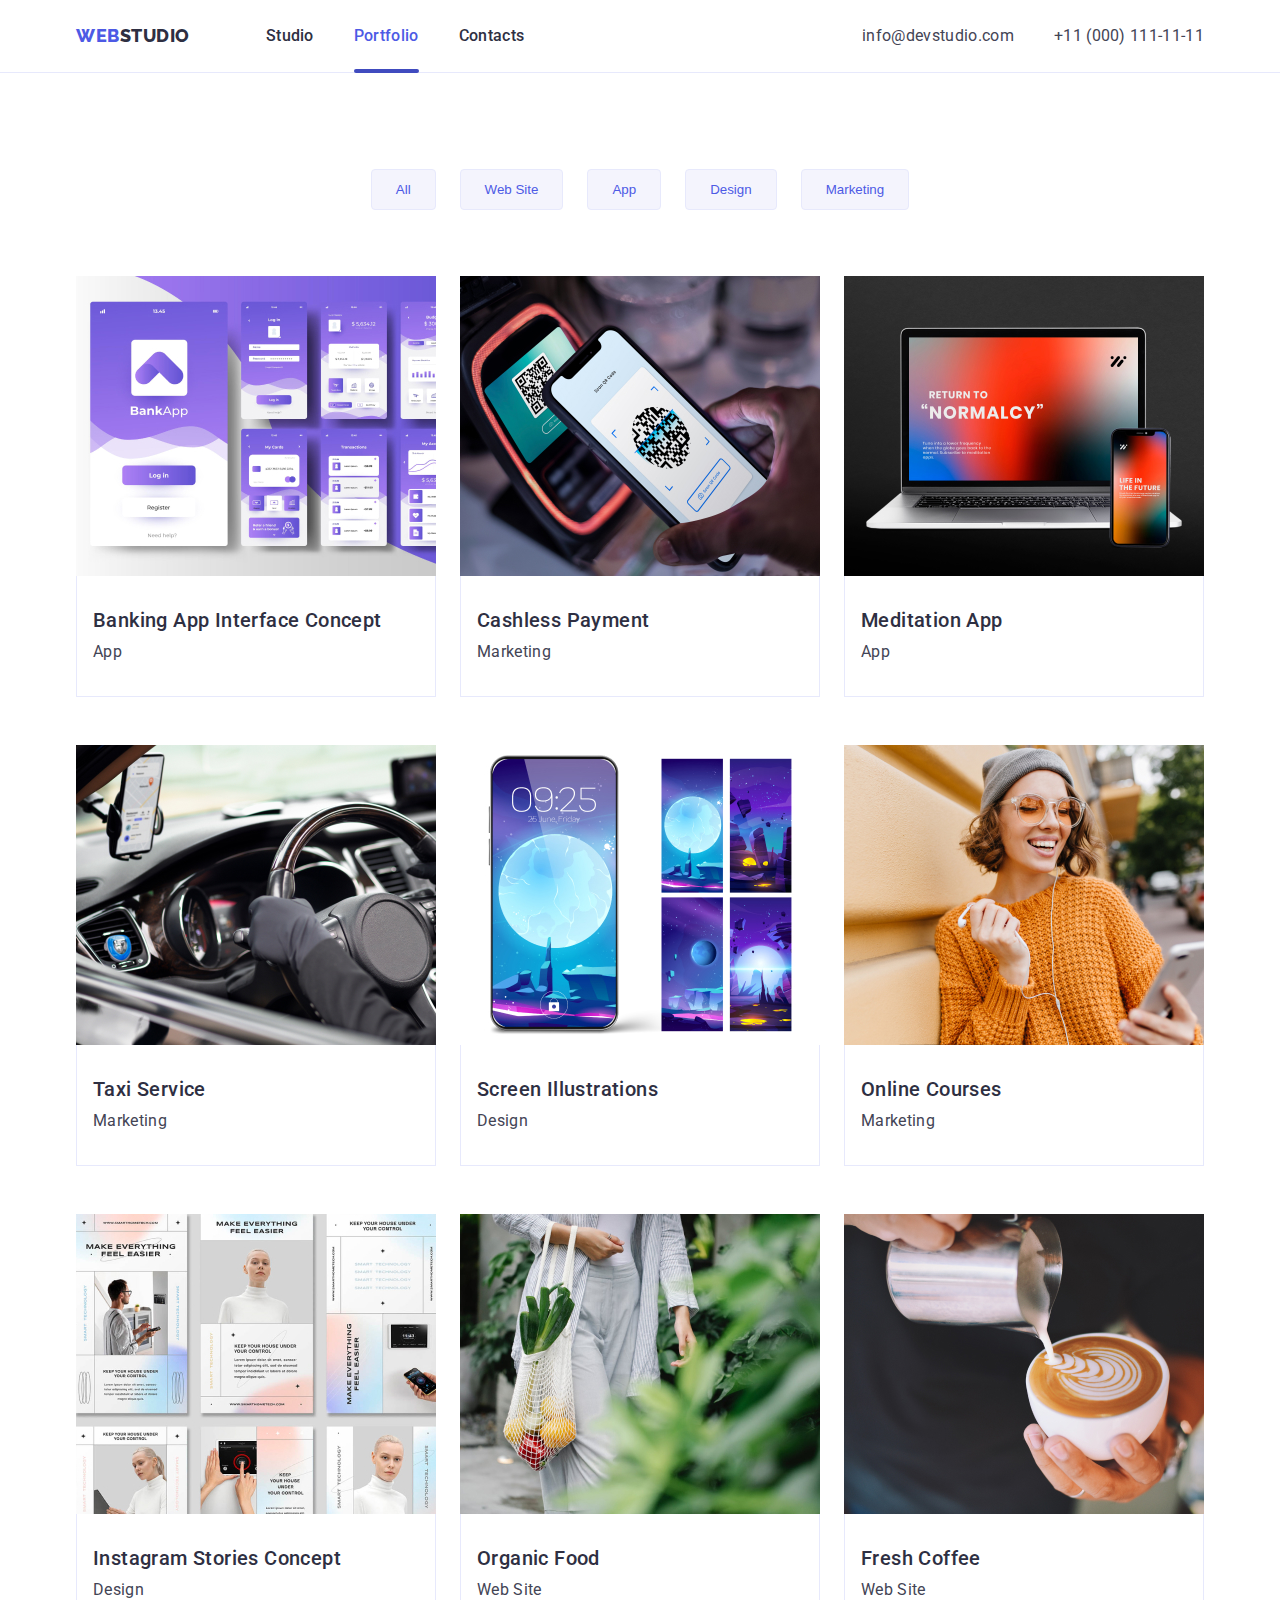
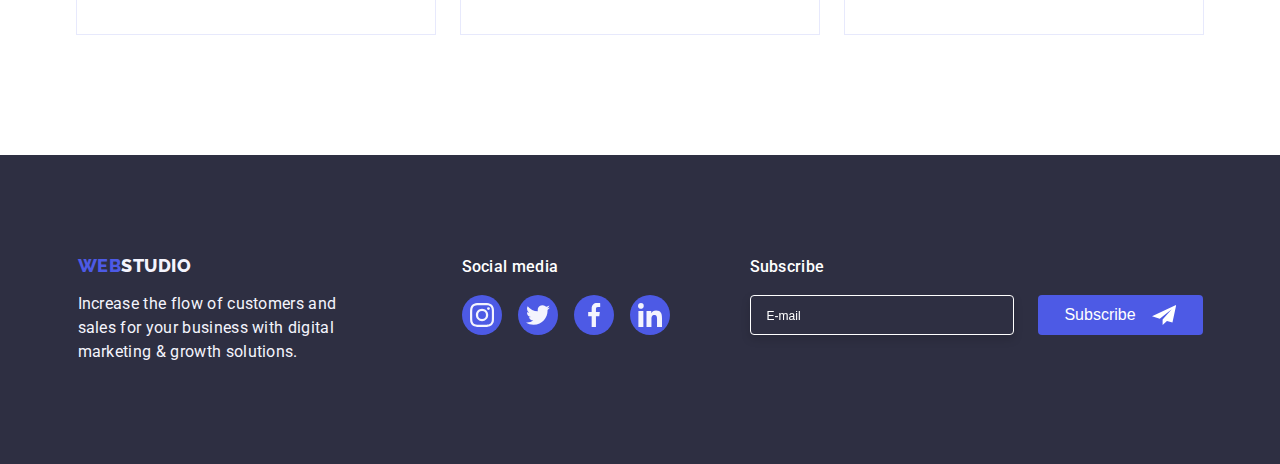
==== commit 660ce36a: "fix" ====
--- a/portfolio.html
+++ b/portfolio.html
@@ -250,8 +250,7 @@
     <!-- footer portfolio -->
 
     <footer class="footer">
-      <div class="conteiner">
-        <div class="logo_social">
+      <div class="logo_social">
         <div class="footer_logo_text">
           <a class="footer-logo link" href="./index.html"
             >Web<span class="span_logo">Studio</span></a
@@ -310,7 +309,7 @@
           </button>
           </form>
         </div>
-      </div>
+    
       </div>
     </footer>
   </body>
--- a/css/styles.css
+++ b/css/styles.css
@@ -63,6 +63,18 @@
 .no_scroll {
   overflow: hidden;
 }
+.visually_hidden {
+  position: absolute;
+  width: 1px;
+  height: 1px;
+  margin: -1px;
+  border: 0;
+  padding: 0;
+  white-space: nowrap;
+  clip-path: inset(100%);
+  clip: rect(0 0 0 0);
+  overflow: hidden;
+}
 button {
   cursor: pointer;
 }
@@ -453,6 +465,7 @@
 }
 .logo_social {
   display: flex;
+  justify-content: center;
 }
 .footer_media {
   width: 208px;
@@ -543,10 +556,14 @@
   font-weight: 500;
   font-size: 16px;
   line-height: 24px;
-  background: #4d5ae5;
-  border-radius: 4px;
-  color: var(--white);
-  transition: background-color cubic-bezier(0.4, 0, 0.2, 1) 250ms;
+  background: var(--blue);
+  border-radius: 4px;
+  color: var(--white);
+  transition: background cubic-bezier(0.4, 0, 0.2, 1) 250ms;
+}
+.subscribe_button:hover,
+.subscribe_button:focus {
+  background: var(--hover_blue);
 }
 
 /*========= portfolio======== */
@@ -667,6 +684,7 @@
   min-height: 576px;
   left: 50%;
   top: 50%;
+  padding: 24px;
   transform: translate(-50%, -50%) scaleY(1) rotate(0);
   transition: transform 250ms linear;
   background-color: var(--mobal);
@@ -679,11 +697,11 @@
 }
 
 .mobal_close_btn {
-  position: absolute;
-  top: 24px;
-  right: 24px;
+  display: block;
+  margin-left: auto;
   width: 24px;
   height: 24px;
+  margin-bottom: 24px;
   border-radius: 50%;
   background-color: var(--border-width);
   border: 1px solid var(--mobal-close);
@@ -707,89 +725,117 @@
 }
 
 .mobal_titel {
+  font-style: normal;
   font-weight: 500;
   font-size: 16px;
   line-height: 1.5;
   text-align: center;
   letter-spacing: 0.02em;
-  color: var(--mobal_titel);
-  margin-top: 72px;
+  color: var(--grey);
   margin-bottom: 16px;
 }
+.mobal_field {
+  margin-bottom: 8px;
+}
 .mobal_input {
-  outline: transparent;
+  border: 1px solid rgba(46, 47, 66, 0.4);
+  border-radius: 4px;
   width: 360px;
   height: 40px;
-  left: 0px;
-  top: 84px;
-  border: 1px solid rgba(46, 47, 66, 0.4);
-  border-radius: 4px;
-  margin-left: 24px;
-  padding-left: 30px;
-}
-.mobal_input:focus {
-  border-color: #4d5ae5;
-}
-.mobal_input:focus + .mobal_icon {
-  fill: #4d5ae5;
-}
-
-.mobal_fialed {
-  margin-bottom: 10px;
-}
-.mobal_label {
+  box-sizing: border-box;
+  padding-left: 35px;
+  outline: transparent;
   font-weight: 400;
   font-size: 12px;
   line-height: 1.16;
   letter-spacing: 0.04em;
-  color: var(--mobal_label);
-}
-.mobal_label {
-  margin-bottom: 4px;
-  margin-left: 24px;
+  color: rgba(46, 47, 66, 0.4);
+}
+.mobal_input:focus {
+  border-color: var(--blue);
+}
+.mobal_input:focus + .mobal_icon {
+  fill: var(--blue);
 }
 .mobal_icon {
   position: absolute;
   left: 5px;
   top: 50%;
   transform: translateY(-50%);
-  margin-left: 24px;
-  fill: black;
-  width: 21px;
-}
-
+  margin-left: 6px;
+}
 .input_wrap {
   position: relative;
 }
-.mobal_textara {
+
+.mobal_label {
+  display: block;
+  margin-bottom: 4px;
+  font-weight: 400;
+  font-size: 12px;
+  line-height: 1.16;
+  letter-spacing: 0.04em;
+  color: var(--customers_border);
+}
+.mobal_textarea {
   width: 360px;
   height: 120px;
+  outline: transparent;
   border: 1px solid rgba(46, 47, 66, 0.4);
-  outline: transparent;
-  font-size: 16px;
-  border-radius: 4px;
-  margin: 10px 24px;
+  border-radius: 4px;
+  padding: 10px;
   resize: none;
-}
-.checkbox {
-  display: flex;
+  font-weight: 400;
+  font-size: 14px;
+  line-height: 1.16;
+  letter-spacing: 0.04em;
+  color: rgba(46, 47, 66, 0.4);
+}
+.mobal_textarea:focus {
+  border-color: var(--blue);
+}
+.input_check {
+  width: 16px;
+  height: 16px;
+}
+
+.check_text {
   align-items: center;
-}
-.mobal_checkbox {
-  margin-left: 24px;
+  font-weight: 400;
+  font-size: 12px;
+  line-height: 14px;
+  letter-spacing: 0.04em;
+  color: var(--mobal_label);
+  display: flex;
+  align-items: center;
+}
+.check_text::before {
+  content: "";
   width: 16px;
   height: 16px;
   border: 1px solid rgba(46, 47, 66, 0.4);
   border-radius: 2px;
-  margin-left: 20px;
-}
-.checkbox_text {
+  margin-right: 10px;
+}
+.input_check:checked + .check_text::before {
+  background-color: var(--blue);
+  border: none;
+  background-image: url(../images/www1.svg);
+  background-position: center;
+  background-repeat: no-repeat;
+}
+.mobal_field{
+  margin-bottom: 24px;
+}
+
+.linc_check {
   font-weight: 400;
   font-size: 12px;
-  line-height: 1.16;
+  line-height: 16px;
   letter-spacing: 0.04em;
-  color: #8e8f99;
-  margin-left: 8px;
+  text-decoration-line: underline;
+  color: var(--blue);
+  margin-left: 2px;
 }
 .mobal_buytton {
   width: 169px;
@@ -798,14 +844,13 @@
   box-shadow: 0px 4px 4px rgba(0, 0, 0, 0.15);
   border-radius: 4px;
   border: none;
-  font-family: "Roboto";
-  font-style: normal;
-  font-weight: 500;
-  font-size: 16px;
-  line-height: 24px;
+  font-weight: 500;
+  font-size: 16px;
+  line-height: 1.5;
   color: var(--white);
   transition: background-color cubic-bezier(0.4, 0, 0.2, 1) 250ms;
-  margin: 24px 120px 24px 120px;
+ display: block;
+ margin: 0 auto;
 }
 .mobal_buytton:hover,
 .mobal_buytton:focus {
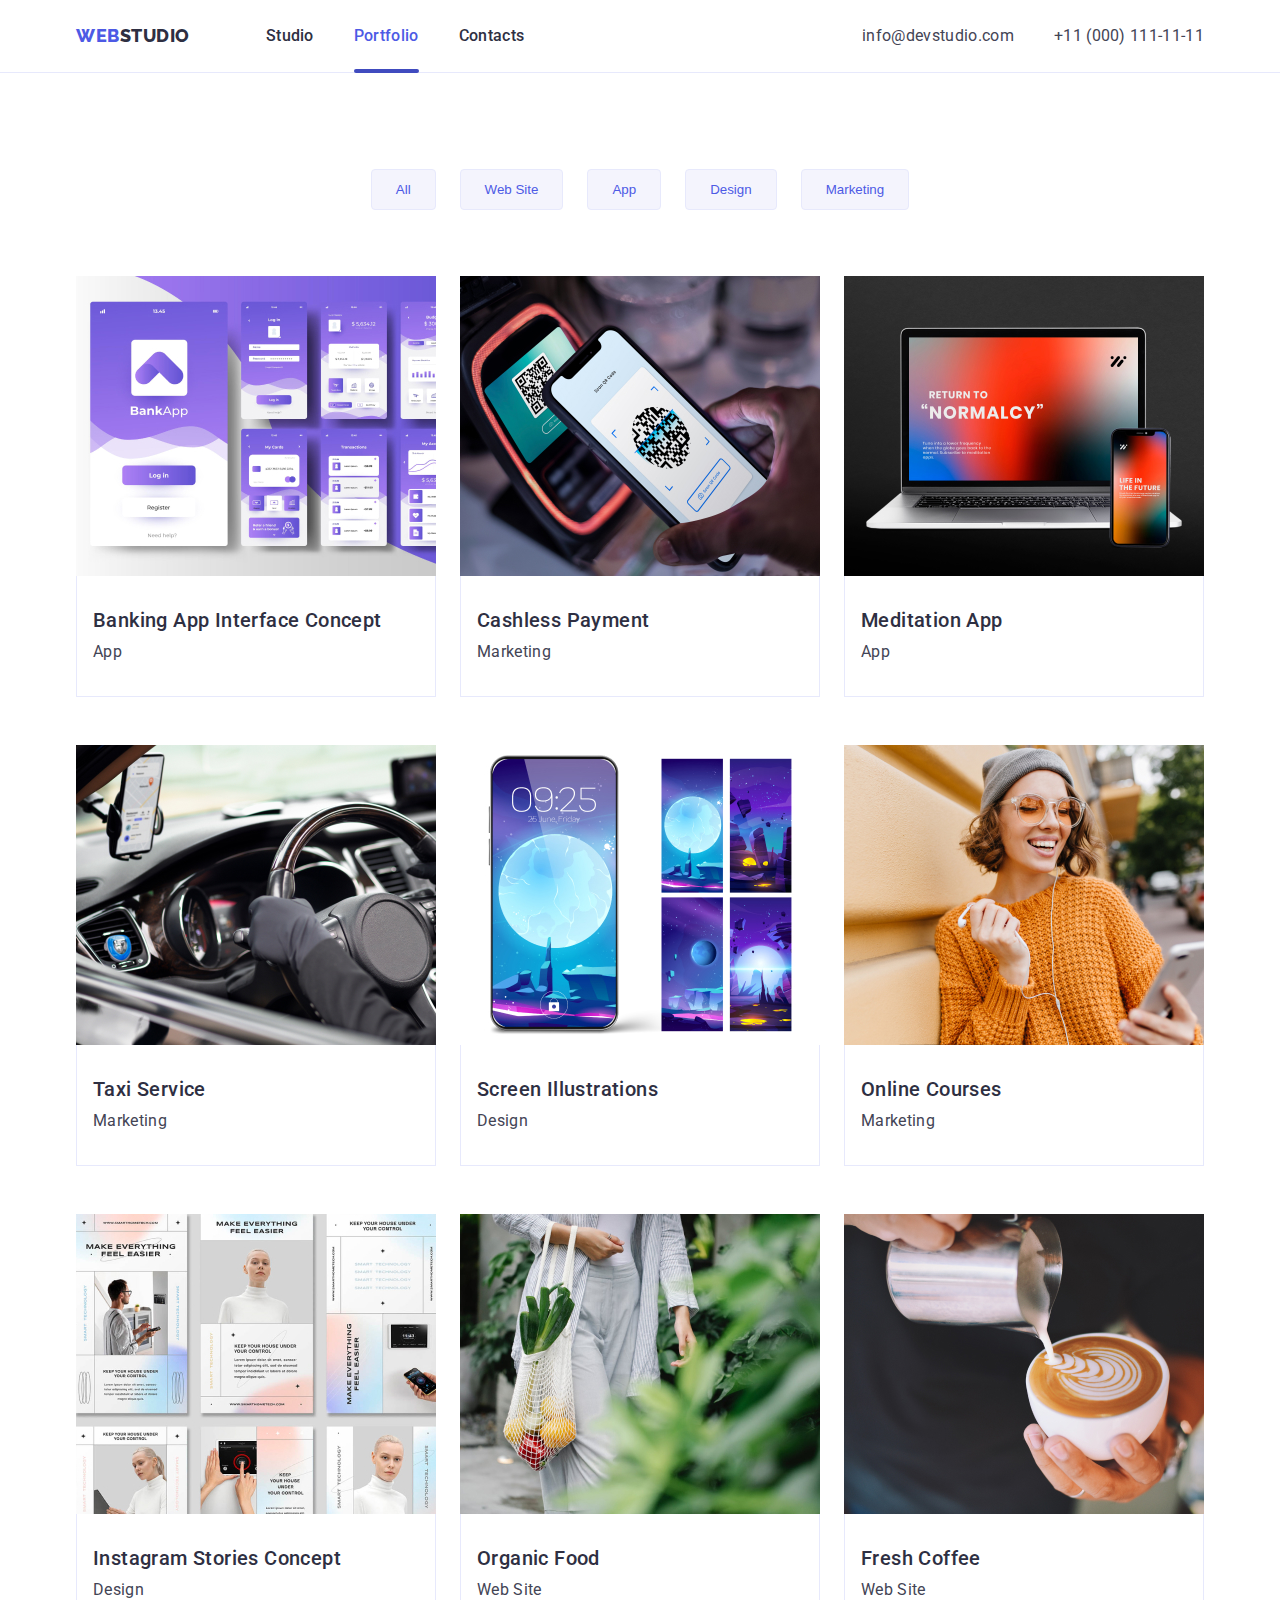
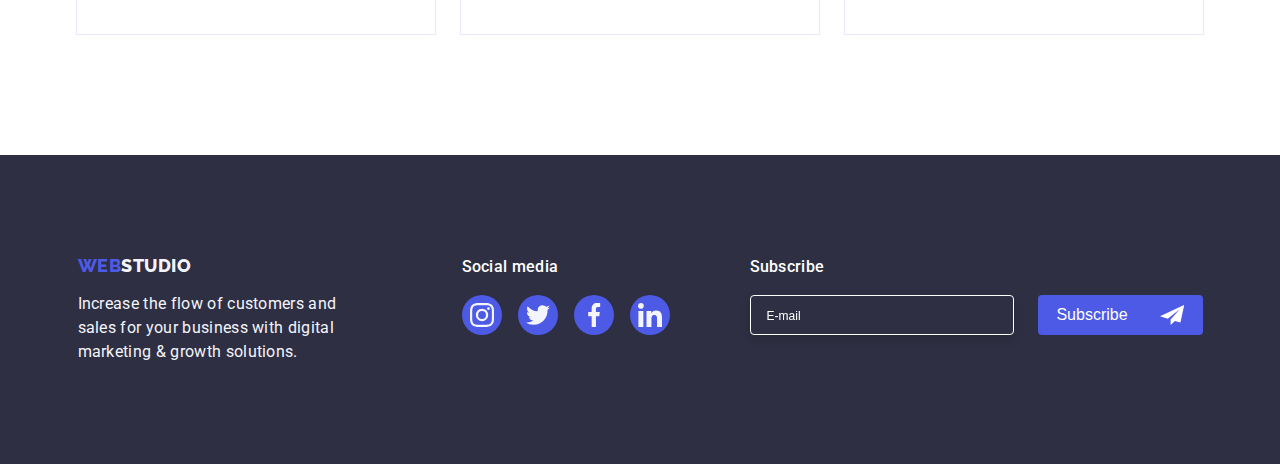
==== commit 3f9af762: "fix" ====
--- a/portfolio.html
+++ b/portfolio.html
@@ -243,7 +243,7 @@
               </a>
             </li>
           </ul>
-        <div>
+        </div>
       </section>
     </main>
 
@@ -303,13 +303,12 @@
               placeholder="E-mail"
             />
             <button type="submit" class="subscribe_button">Subscribe
-            <svg class="subscribe_icon" width="24px" height="24px">
+            <svg class="subscribe_icon" width="24" height="24">
               <use href="./images/tg.svg#icon-icon-tg"></use>
             </svg>
           </button>
           </form>
         </div>
-    
       </div>
     </footer>
   </body>
--- a/css/styles.css
+++ b/css/styles.css
@@ -565,6 +565,9 @@
 .subscribe_button:focus {
   background: var(--hover_blue);
 }
+.subscribe_icon{
+  margin-left: 16px;
+}
 
 /*========= portfolio======== */
 .button_list {
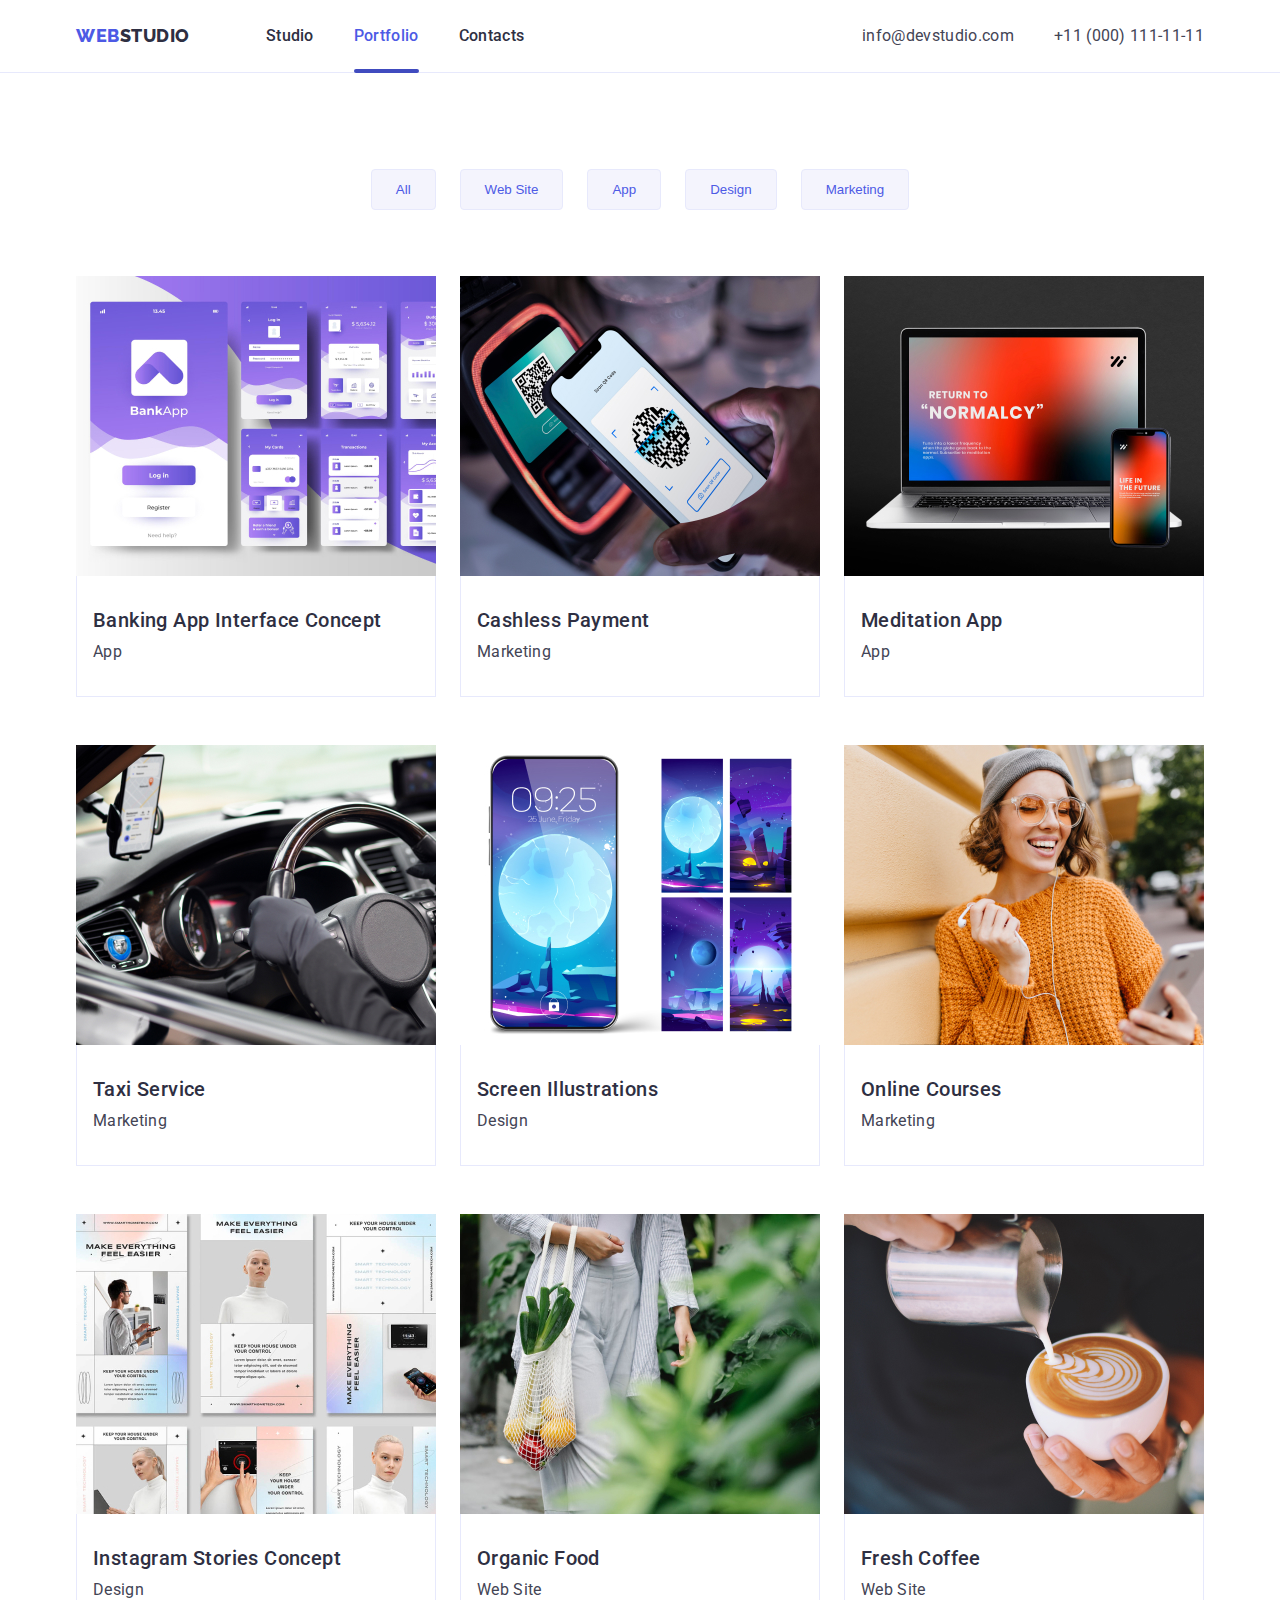
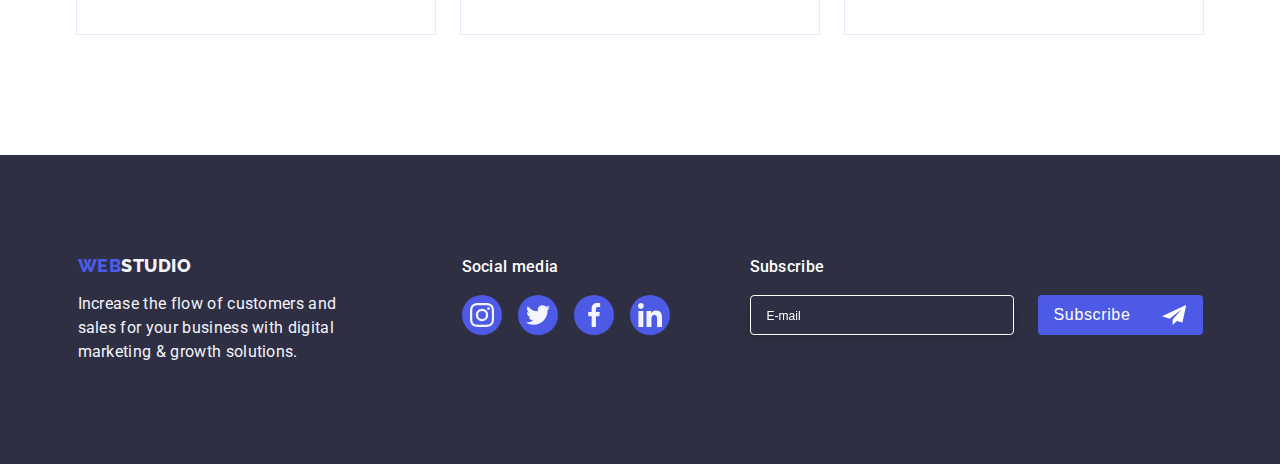
==== commit 244a1b38: "fix" ====
--- a/portfolio.html
+++ b/portfolio.html
@@ -296,12 +296,14 @@
         <div class="subscribe">
           <p class="subscribe_text">Subscribe</p>
           <form class="subscribe_form">
+            <label for="" class="label_form">
             <input
               type="email"
               name="user-email"
               class="subscribe_input"
               placeholder="E-mail"
             />
+          </label>
             <button type="submit" class="subscribe_button">Subscribe
             <svg class="subscribe_icon" width="24" height="24">
               <use href="./images/tg.svg#icon-icon-tg"></use>
--- a/css/styles.css
+++ b/css/styles.css
@@ -549,6 +549,7 @@
   display: flex;
   justify-content: center;
   align-items: center;
+  min-width: 165px; 
   gap: 16px;
   width: 165px;
   height: 40px;
@@ -556,6 +557,7 @@
   font-weight: 500;
   font-size: 16px;
   line-height: 24px;
+  letter-spacing: 0.04em;
   background: var(--blue);
   border-radius: 4px;
   color: var(--white);
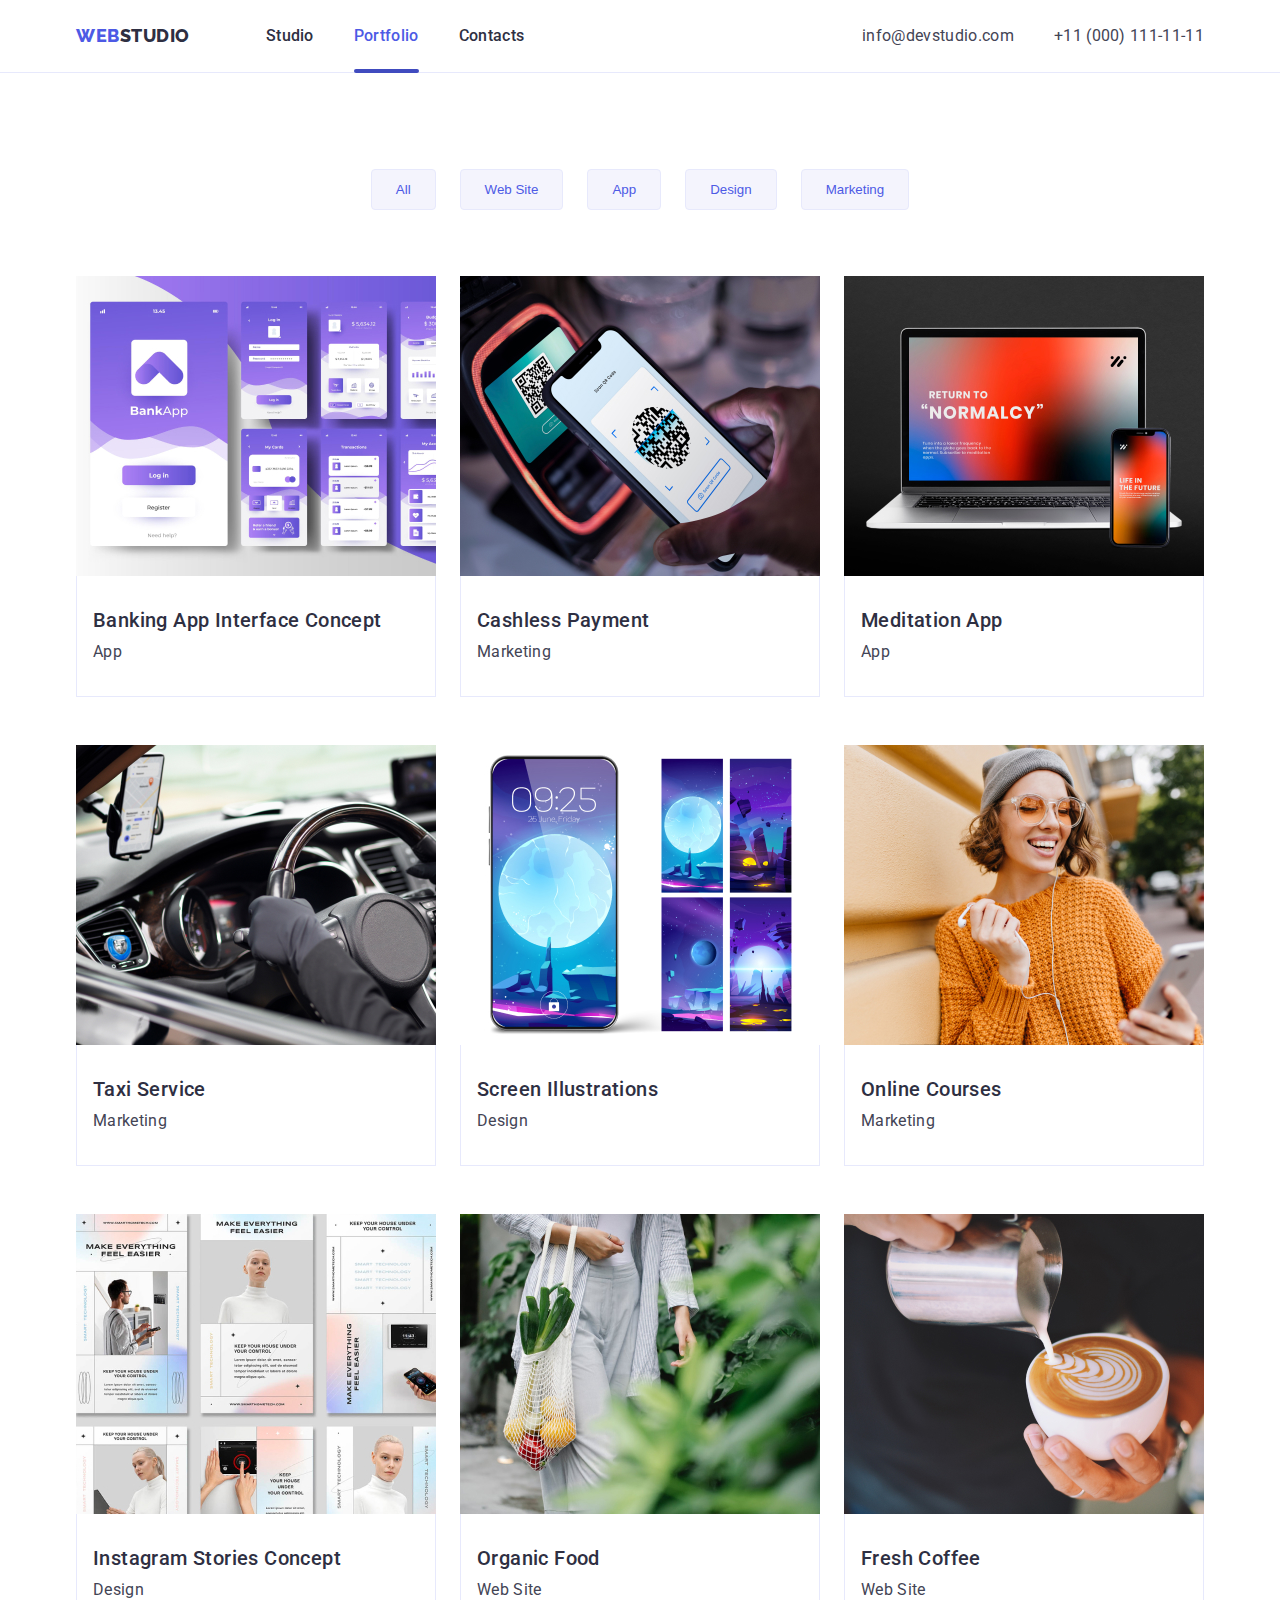
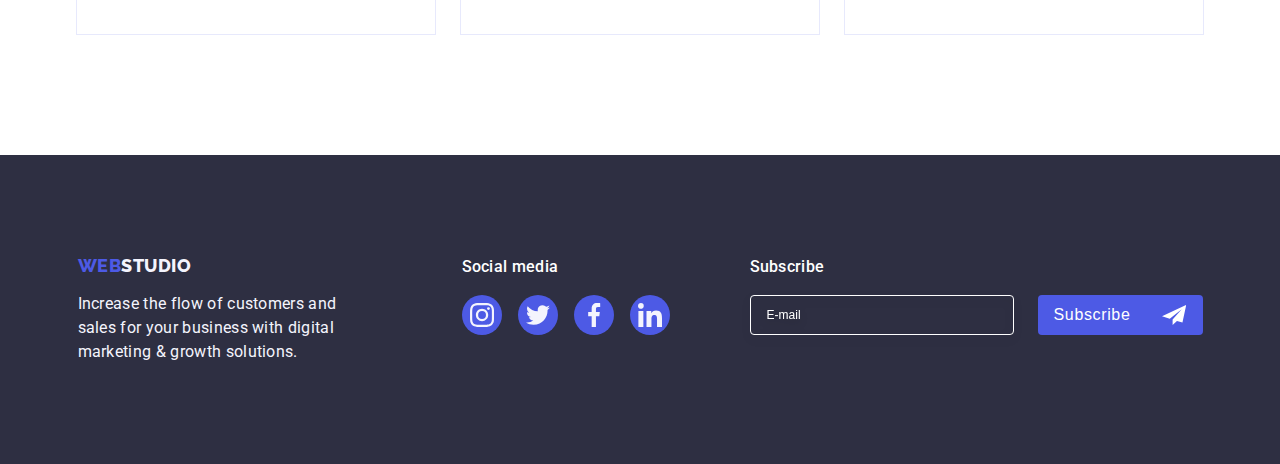
==== commit 2d7e37a6: "fix" ====
--- a/portfolio.html
+++ b/portfolio.html
@@ -296,8 +296,9 @@
         <div class="subscribe">
           <p class="subscribe_text">Subscribe</p>
           <form class="subscribe_form">
-            <label for="" class="label_form">
+            <label for="user-emaill" class="label_form">
             <input
+            id="user-emaill"
               type="email"
               name="user-email"
               class="subscribe_input"
--- a/css/styles.css
+++ b/css/styles.css
@@ -524,8 +524,12 @@
 .subscribe_input {
   width: 264px;
   height: 40px;
+  font-size: 12px;
+  line-height: 1.5; 
+  letter-spacing: 0.04em; 
   color: var(--white);
   background: var(--mobal_titel);
+  background-color: transparent; 
   border: 1px solid var(--white);
   filter: drop-shadow(0px 4px 4px rgba(0, 0, 0, 0.15));
   border-radius: 4px;
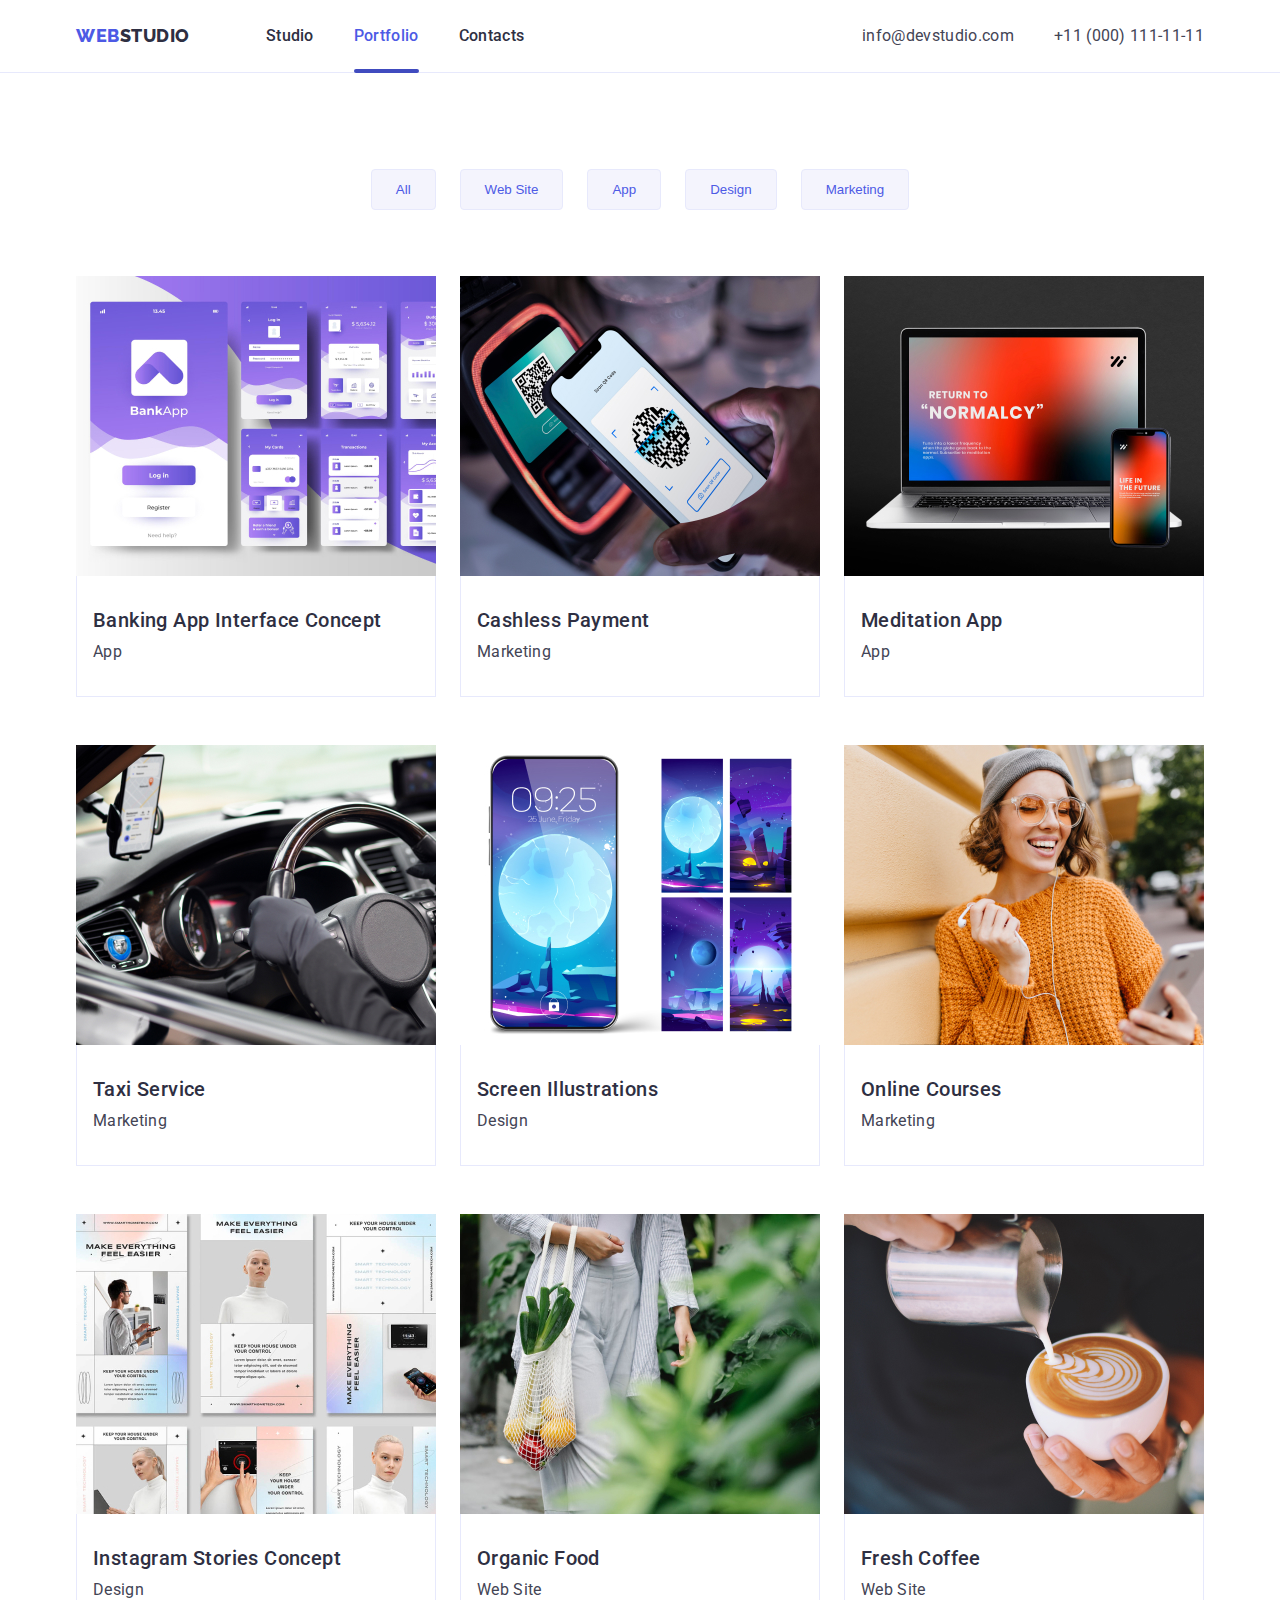
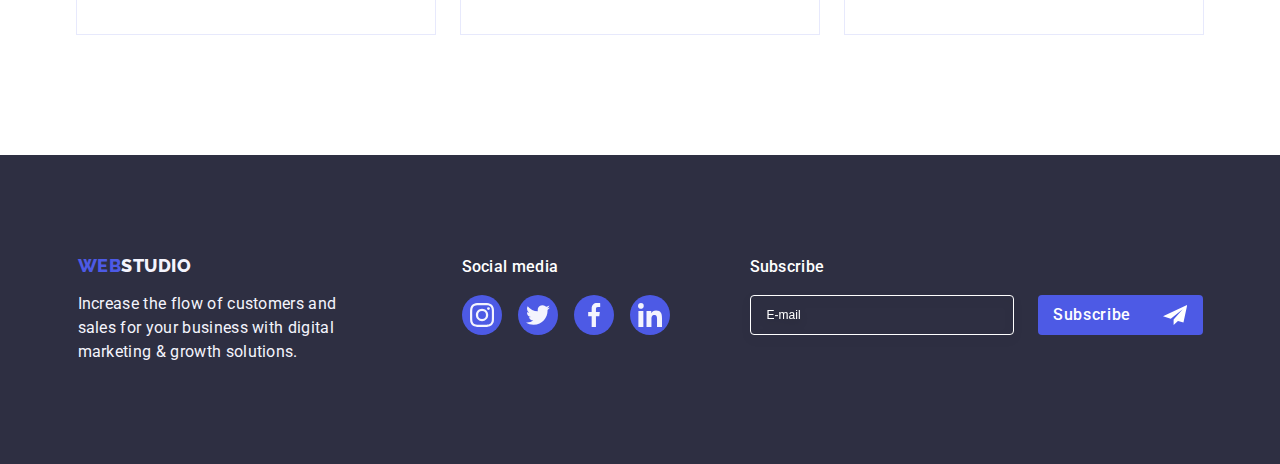
==== commit 6aa3791c: "fix" ====
--- a/portfolio.html
+++ b/portfolio.html
@@ -13,6 +13,7 @@
       href="https://fonts.googleapis.com/css2?family=Montserrat:wght@400;500;700;800&family=Raleway:wght@800&family=Roboto:wght@400;500&display=swap"
       rel="stylesheet"
     />
+    
     <link
       rel="stylesheet"
       href="https://cdnjs.cloudflare.com/ajax/libs/modern-normalize/1.1.0/modern-normalize.min.css"
--- a/css/styles.css
+++ b/css/styles.css
@@ -63,7 +63,7 @@
 .no_scroll {
   overflow: hidden;
 }
-.visually_hidden {
+.visually-hidden {
   position: absolute;
   width: 1px;
   height: 1px;
@@ -74,6 +74,7 @@
   clip-path: inset(100%);
   clip: rect(0 0 0 0);
   overflow: hidden;
+  visibility: hidden;
 }
 button {
   cursor: pointer;
@@ -525,11 +526,11 @@
   width: 264px;
   height: 40px;
   font-size: 12px;
-  line-height: 1.5; 
-  letter-spacing: 0.04em; 
+  line-height: 1.5;
+  letter-spacing: 0.04em;
   color: var(--white);
   background: var(--mobal_titel);
-  background-color: transparent; 
+  background-color: transparent;
   border: 1px solid var(--white);
   filter: drop-shadow(0px 4px 4px rgba(0, 0, 0, 0.15));
   border-radius: 4px;
@@ -553,7 +554,7 @@
   display: flex;
   justify-content: center;
   align-items: center;
-  min-width: 165px; 
+  min-width: 165px;
   gap: 16px;
   width: 165px;
   height: 40px;
@@ -562,6 +563,7 @@
   font-size: 16px;
   line-height: 24px;
   letter-spacing: 0.04em;
+  font-family: "Roboto", sans-serif ;
   background: var(--blue);
   border-radius: 4px;
   color: var(--white);
@@ -571,7 +573,7 @@
 .subscribe_button:focus {
   background: var(--hover_blue);
 }
-.subscribe_icon{
+.subscribe_icon {
   margin-left: 16px;
 }
 
@@ -682,6 +684,7 @@
   opacity: 1;
   width: 100%;
   height: 100%;
+  
   background: var(--backdrop);
   transition: opacity 1ms linear, visibility 250ms linear;
   transition: opacity 250ms cubic-bezier(0.4, 0, 0.2, 1),
@@ -693,7 +696,7 @@
   min-height: 576px;
   left: 50%;
   top: 50%;
-  padding: 24px;
+  padding: 72px 24px 24px 24px;
   transform: translate(-50%, -50%) scaleY(1) rotate(0);
   transition: transform 250ms linear;
   background-color: var(--mobal);
@@ -706,11 +709,11 @@
 }
 
 .mobal_close_btn {
-  display: block;
-  margin-left: auto;
+  position: absolute;
+  right: 24px;
+  top:24px;
   width: 24px;
   height: 24px;
-  margin-bottom: 24px;
   border-radius: 50%;
   background-color: var(--border-width);
   border: 1px solid var(--mobal-close);
@@ -746,19 +749,27 @@
 .mobal_field {
   margin-bottom: 8px;
 }
+.mobal_fielde {
+  margin-bottom: 16px;
+}
+.mobal_fieldd{
+  margin-bottom: 24px; 
+}
 .mobal_input {
   border: 1px solid rgba(46, 47, 66, 0.4);
   border-radius: 4px;
   width: 360px;
   height: 40px;
+  background-color: transparent;
   box-sizing: border-box;
-  padding-left: 35px;
+  padding-left: 38px;
   outline: transparent;
   font-weight: 400;
   font-size: 12px;
   line-height: 1.16;
   letter-spacing: 0.04em;
   color: rgba(46, 47, 66, 0.4);
+  transition: border-color 250ms cubic-bezier(0.4, 0, 0.2, 1);
 }
 .mobal_input:focus {
   border-color: var(--blue);
@@ -770,11 +781,14 @@
   position: absolute;
   left: 5px;
   top: 50%;
+  left: 16px;
   transform: translateY(-50%);
   margin-left: 6px;
+  transition: fill 250ms cubic-bezier(0.4, 0, 0.2, 1);
 }
 .input_wrap {
   position: relative;
+  margin-bottom: 8px;
 }
 
 .mobal_label {
@@ -782,7 +796,7 @@
   margin-bottom: 4px;
   font-weight: 400;
   font-size: 12px;
-  line-height: 1.16;
+  line-height: 1.17;
   letter-spacing: 0.04em;
   color: var(--customers_border);
 }
@@ -792,49 +806,53 @@
   outline: transparent;
   border: 1px solid rgba(46, 47, 66, 0.4);
   border-radius: 4px;
-  padding: 10px;
+  padding: 8px 16px;
+  background-color: transparent;
+  transition: border-color 250ms cubic-bezier(0.4, 0, 0.2, 1);
   resize: none;
   font-weight: 400;
-  font-size: 14px;
-  line-height: 1.16;
+  font-size: 12px;
+  line-height: 1.17;
   letter-spacing: 0.04em;
   color: rgba(46, 47, 66, 0.4);
 }
 .mobal_textarea:focus {
   border-color: var(--blue);
 }
-.input_check {
-  width: 16px;
-  height: 16px;
-}
+
 
 .check_text {
+  font-size: 12px; 
+  line-height: 1.17; 
+  letter-spacing: 0.04em; 
+  color:var(--mobal_label)
+  
+}
+
+
+.input_check:checked + .check_text > .label_span {
+  background-color:var(--hover_blue) ;
+  border: none;
+  fill:var(--aside-white);
+  border-color:var(--hover-social);
+}
+
+
+
+
+.label_span {
+  display: inline-flex;
   align-items: center;
-  font-weight: 400;
-  font-size: 12px;
-  line-height: 14px;
-  letter-spacing: 0.04em;
-  color: var(--mobal_label);
-  display: flex;
-  align-items: center;
-}
-.check_text::before {
-  content: "";
+  justify-content: center;
+  fill: transparent;
   width: 16px;
   height: 16px;
   border: 1px solid rgba(46, 47, 66, 0.4);
   border-radius: 2px;
-  margin-right: 10px;
-}
-.input_check:checked + .check_text::before {
-  background-color: var(--blue);
-  border: none;
-  background-image: url(../images/www1.svg);
-  background-position: center;
-  background-repeat: no-repeat;
-}
-.mobal_field{
-  margin-bottom: 24px;
+  transition: background-color 250ms cubic-bezier(0.4, 0, 0.2, 1),
+    border 250ms cubic-bezier(0.4, 0, 0.2, 1),
+    fill 250ms cubic-bezier(0.4, 0, 0.2, 1);
+ 
 }
 
 .linc_check {
@@ -847,19 +865,21 @@
   margin-left: 2px;
 }
 .mobal_buytton {
-  width: 169px;
   height: 56px;
+  min-width: 169px;
+  font-family: "Roboto", sans-serif;
   background: var(--blue);
   box-shadow: 0px 4px 4px rgba(0, 0, 0, 0.15);
   border-radius: 4px;
   border: none;
+  letter-spacing: 0.04em;
   font-weight: 500;
   font-size: 16px;
   line-height: 1.5;
   color: var(--white);
   transition: background-color cubic-bezier(0.4, 0, 0.2, 1) 250ms;
- display: block;
- margin: 0 auto;
+  display: block;
+  margin: 0 auto;
 }
 .mobal_buytton:hover,
 .mobal_buytton:focus {
